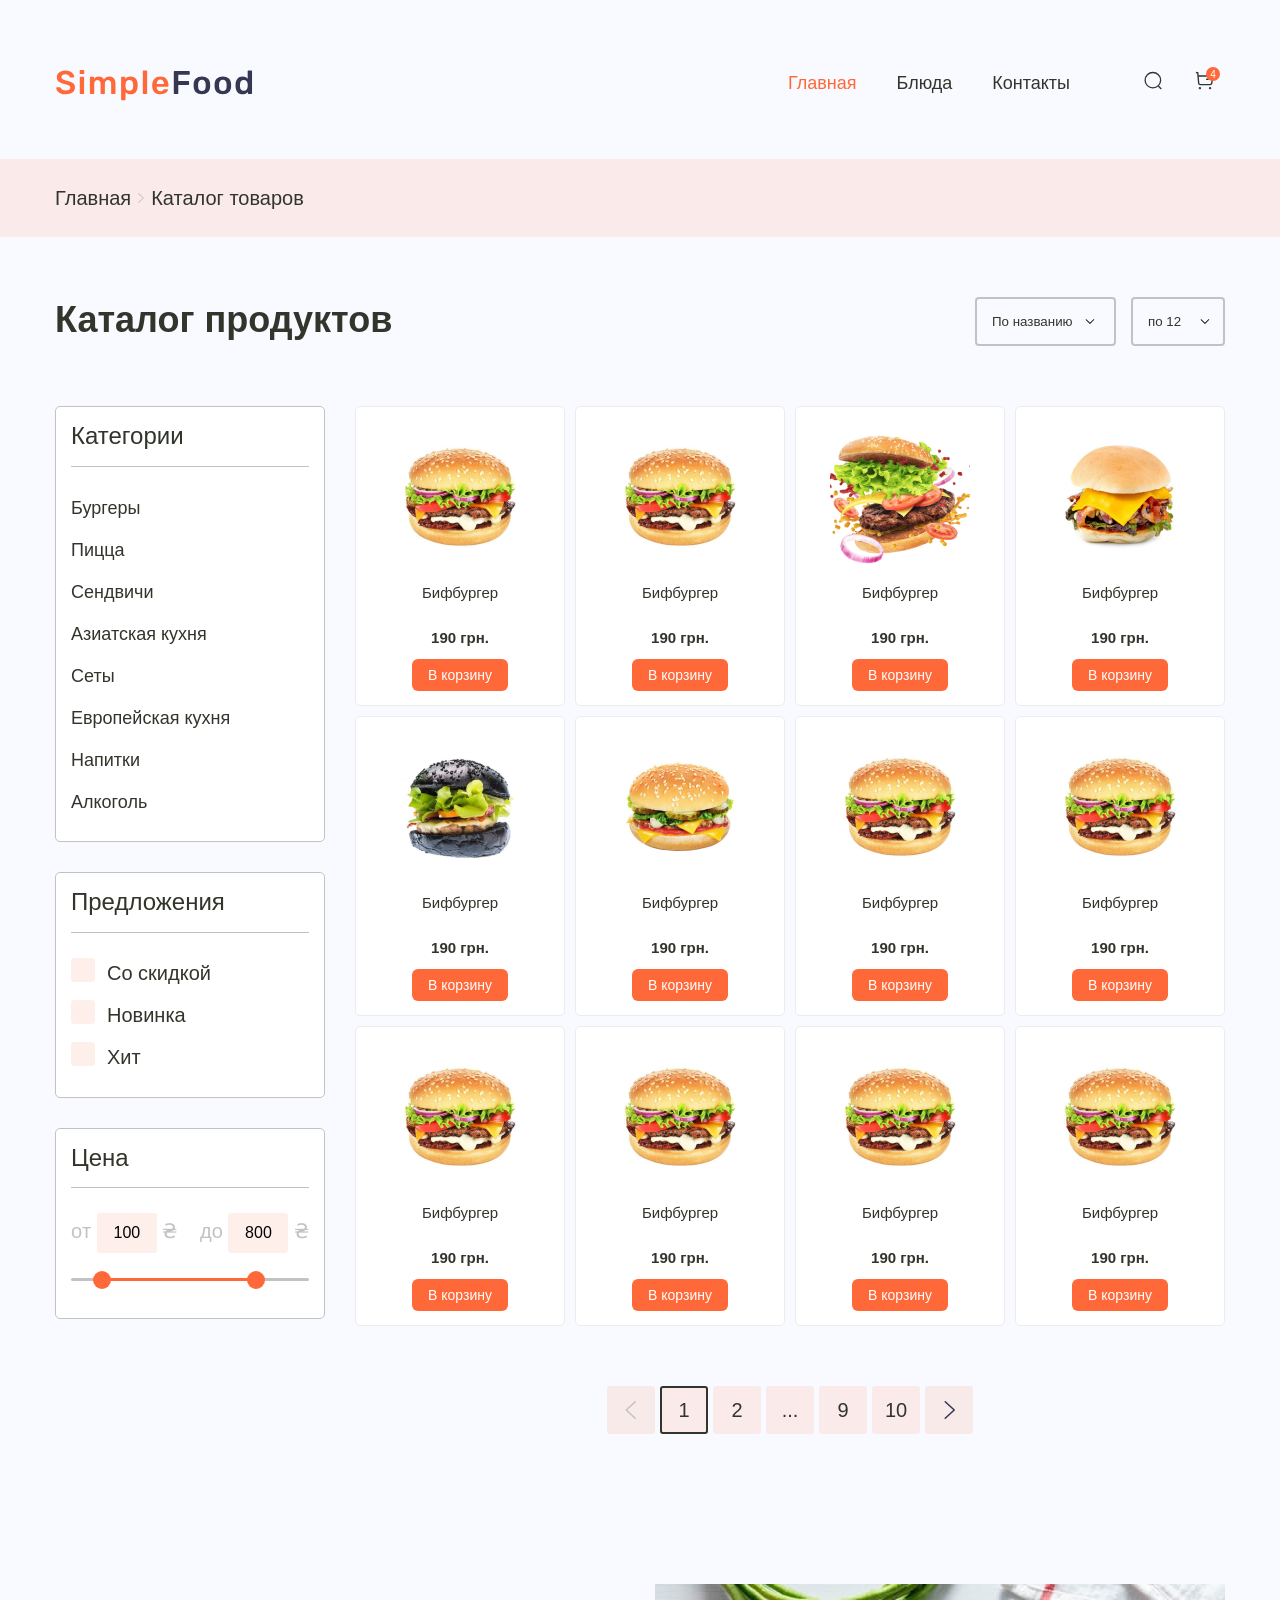
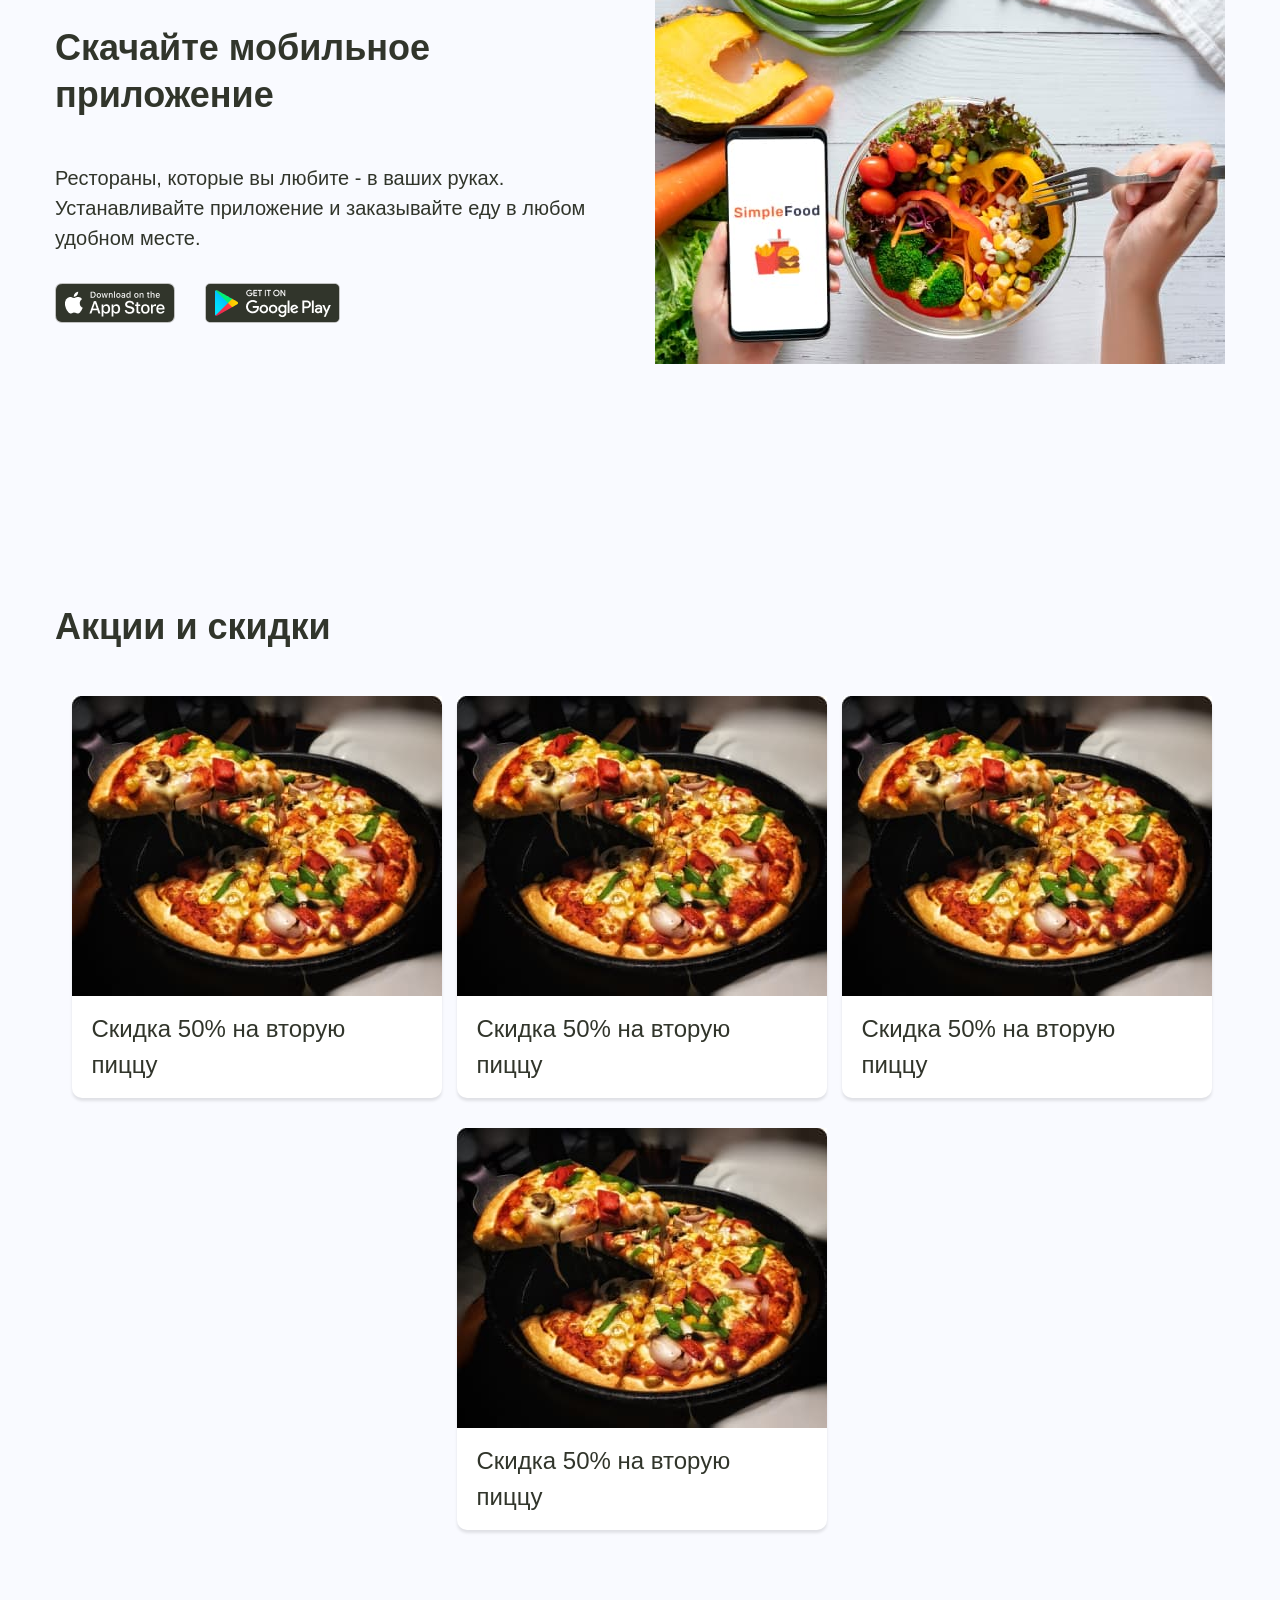
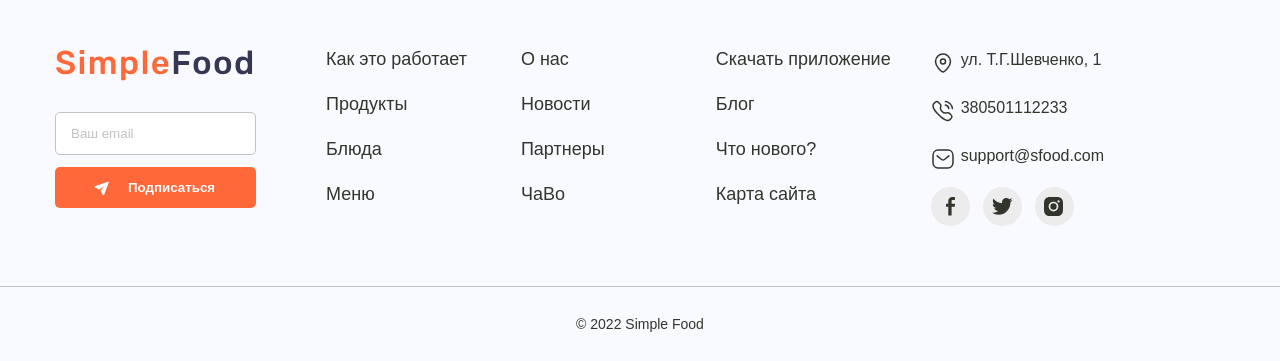
==== catalog.html @ 3d285b2f "finished" ====
<!DOCTYPE html>
<html lang="ru">

<head>
	<meta charset="UTF-8">
	<meta http-equiv="X-UA-Compatible" content="IE=edge">
	<meta name="viewport" content="width=device-width, initial-scale=1.0">
	<title>Сервис доставки еды Simple Food | Главная страница</title>
	<link rel="icon" href="images/icons/favicon.svg">
	<link rel="stylesheet" href="css/style.min.css">
</head>

<body>

<header class="header">
	<div class="container">
		<div class="header__wrapper">
			<nav class="header__nav">
				<a class="logo" href="#">
					<img class="logo__img header__img" src="images/icons/logo.svg" alt="Логотип Simple Food">
				</a>
				<ul class="header__list">
					<li class="header__item">
						<a class="link current" href="#">
							Главная
						</a>
					</li>
					<li class="header__item">
						<a class="link" href="#">
							Блюда
						</a>
					</li>
					<li class="header__item">
						<a class="link" href="#">
							Контакты
						</a>
					</li>
				</ul>
			</nav>
			<ul class="user-nav">
				<li class="user-nav__item">
					<button class="user-nav__btn">
						<svg class="user-nav__svg">
							<use xlink:href="images/sprite.svg#search"></use>
						</svg>

						<span class="sr-only">Кнопка поиска продукта</span>
					</button>
				</li>
				<li class="user-nav__item">
					<button class="user-nav__btn user-nav__btn--cart">
						<svg class="user-nav__svg">
							<use xlink:href="images/sprite.svg#cart"></use>
						</svg>
						<span class="user-nav__num">
							4
						</span>
						<span class="sr-only">Кнопка корзины</span>
					</button>
				</li>
			</ul>
			<button class="burger">
				<span class="burger__item"></span>
			</button>
			<button class="burger--filter">
				<span class="burger__item"></span>
			</button>
			<div class="mobile-menu">
				<div class="mobile-menu__wrapper">
					<a class="logo mobile-menu__logo" href="#">
						<img class="logo__img" src="images/icons/logo.svg" alt="Логотип Simple Food" width="200" height="39">
					</a>
					<button class="mobile-menu__burger">
					</button>
				</div>
				<div class="mobile-menu__content">
					<nav class="mobile-nav mobile-menu__nav">
						<ul class="mobile-nav__list">
							<li class="mobile-nav__item">
								<a class="link mobile-nav__link current" href="#">
									Главная
								</a>
							</li>
							<li class="mobile-nav__item">
								<a class="link mobile-nav__link" href="#">
									Блюда
								</a>
							</li>
							<li class="mobile-nav__item">
								<a class="link mobile-nav__link" href="#">
									Контакты
								</a>
							</li>
						</ul>
					</nav>
					<address class="mobile-address mobile-menu__address">
						<ul class="address__list">
							<li class="address__item mobile-address__item">
								<a href="#" class="address__link mobile-address__link address__link--location">
									ул. Т.Г.Шевченко, 1
								</a>
							</li>
							<li class="address__item mobile-address__item">
								<a href="tel:+380501112233" class="address__link mobile-address__link address__link--tel">
									380501112233
								</a>
							</li>
							<li class="address__item mobile-address__item">
								<a href="mailto:support@sfood.com"
									class="address__link mobile-address__link address__link--email">
									support@sfood.com
								</a>
							</li>
						</ul>
						<ul class="social mobile-address__social">
							<li class="social__item">
								<a class="social__link" href="#">
									<svg class="social__svg" width="9" height="21">
										<use xlink:href="images/sprite.svg#facebook"></use>
									</svg>
									<span class="sr-only">Перейти в Facebook</span>
								</a>
							</li>
							<li class="social__item">
								<a class="social__link" href="#">
									<svg class="social__svg" width="21" height="17">
										<use xlink:href="images/sprite.svg#twitter"></use>
									</svg>
									<span class="sr-only">Перейти в Twitter</span>
								</a>
							</li>
							<li class="social__item">
								<a class="social__link" href="#">
									<svg class="social__svg" width="19.5" height="19.5">
										<use xlink:href="images/sprite.svg#instagram"></use>
									</svg>
									<span class="sr-only">Перейти в Instagram</span>
								</a>
							</li>
						</ul>
				</div>
				</address>
			</div>
		</div>
	</div>
</header>

<main class="main">
	<h1 class="sr-only">Сервис доставки еды Simple Food</h1>
	<div class="breadcrumbs">
		<div class="container">
			<ul class="breadcrumbs__list">
				<li class="breadcrumbs__item">
					<a class="breadcrumbs__link" href="/index.html">Главная</a>
				</li>
				<li class="breadcrumbs__item">
					<a class="breadcrumbs__link" href="#">
						Каталог товаров
					</a>
				</li>
			</ul>
		</div>
	</div>
	<section class="top">
	<div class="container">
		<div class="top__wrapper">
			<h2 class="top__title title">Каталог продуктов</h2>
			<form class="top__form" action="#">
				<ul class="top__list">
					<button class="top__btn" type="button"></button>
					<li class="top__item">
						<select class="top__select" name="top__select-1">
							<option class="top__option" value="name">По названию</option>
							<option class="top__option" value="1">По названию</option>
							<option class="top__option" value="2">По названию</option>
							<option class="top__option" value="3">По названию</option>
						</select>
					</li>
					<li class="top__item">
						<select class="top__select" name="top__select-2">
							<option class="top__option" value="12">по 12</option>
							<option class="top__option" value="15">по 15</option>
							<option class="top__option" value="5">по 5</option>
							<option class="top__option" value="3">по 3</option>
						</select>
					</li>
				</ul>
			</form>
		</div>
	</div>
</section>

	<section class="shop">
	<div class="container">
		<div class="shop__wrapper">
			<ul class="shop__filter">
				<li class="category">
					<h3 class="shop__title">Категории</h3>
					<ul class="shop__list">
						<li class="shop__item">
							<a class="link" href="#">Бургеры</a>
						</li>
						<li class="shop__item">
							<a class="link" href="#">Пицца</a>
						</li>
						<li class="shop__item">
							<a class="link" href="#">Сендвичи</a>
						</li>
						<li class="shop__item">
							<a class="link" href="#">Азиатская кухня</a>
						</li>
						<li class="shop__item">
							<a class="link" href="#">Сеты</a>
						</li>
						<li class="shop__item">
							<a class="link" href="#">Европейская кухня</a>
						</li>
						<li class="shop__item">
							<a class="link" href="#">Напитки</a>
						</li>
						<li class="shop__item">
							<a class="link" href="#">Алкоголь</a>
						</li>
					</ul>
				</li>
				<li class="shop-offer category">
					<h3 class="shop__title">Предложения</h3>
					<form class="shop-offer__form" action="#">
						<label class="shop-offer__label shop__item">
							<div class="shop-offer__box">
								<input class="shop-offer__input" type="checkbox">
								<span class="shop-offer__checkbox"></span>
							</div>
							<span class="shop-offer__text">Со скидкой</span>
						</label>
						<label class="shop-offer__label shop__item">
							<div class="shop-offer__box">
								<input class="shop-offer__input" type="checkbox">
								<span class="shop-offer__checkbox"></span>
							</div>
							<span class="shop-offer__text">Новинка</span>
						</label>
						<label class="shop-offer__label shop__item">
							<div class="shop-offer__box">
								<input class="shop-offer__input" type="checkbox">
								<span class="shop-offer__checkbox"></span>
							</div>
							<span class="shop-offer__text">Хит</span>
						</label>
					</form>
				</li>
				<li class="shop-price category">
					<h3 class="shop__title">Цена</h3>
					<div class="shop-price__wrapper">
						<label class="shop-price__label">
							Oт
							<input class="shop-price__input-from shop-price__input" type="text">
							₴
						</label>
						<label class="shop-price__label">
							До
							<input class="shop-price__input-to shop-price__input" type="text">
							₴
						</label>
					</div>
					<form class="shop-price__form" action="#">
						<input class="shop-price__range" type="text" data-min="0" data-max="1000" data-from="100"
							data-to="800">
					</form>
				</li>
			</ul>
			<div class="shop-content">
				<ul class="shop-content__list">
					<li class="shop-content__item">
						<article class="product-card">
							<a class="product-card__link" href="#">
								<img class="product-card__img" width="140" height="140" src="images/famous/slider-1.png"
									alt="бургер Бифбургер">
							</a>
							<div class="product-card__wrapper">
								<h3 class="product-card__title">Бифбургер</h3>
								<div class="product-car__inner">
									<span class="product-card__price">
										190
										<span class="currency">грн.</span>
									</span>
									<button class="button product-card__btn" type="button">В корзину</button>
								</div>
							</div>
						</article>
					</li>
					<li class="shop-content__item">
						<article class="product-card">
							<a class="product-card__link" href="#">
								<img class="product-card__img" width="140" height="140" src="images/famous/slider-1.png"
									alt="бургер Бифбургер">
							</a>
							<div class="product-card__wrapper">
								<h3 class="product-card__title">Бифбургер</h3>
								<div class="product-car__inner">
									<span class="product-card__price">
										190
										<span class="currency">грн.</span>
									</span>
									<button class="button product-card__btn" type="button">В корзину</button>
								</div>
							</div>
						</article>
					</li>
					<li class="shop-content__item">
						<article class="product-card">
							<a class="product-card__link" href="#">
								<img class="product-card__img" width="140" height="140" src="images/famous/slider-2.png"
									alt="бургер Бифбургер">
							</a>
							<div class="product-card__wrapper">
								<h3 class="product-card__title">Бифбургер</h3>
								<div class="product-car__inner">
									<span class="product-card__price">
										190
										<span class="currency">грн.</span>
									</span>
									<button class="button product-card__btn" type="button">В корзину</button>
								</div>
							</div>
						</article>
					</li>
					<li class="shop-content__item">
						<article class="product-card">
							<a class="product-card__link" href="#">
								<img class="product-card__img" width="140" height="140" src="images/famous/slider-3.png"
									alt="бургер Бифбургер">
							</a>
							<div class="product-card__wrapper">
								<h3 class="product-card__title">Бифбургер</h3>
								<div class="product-car__inner">
									<span class="product-card__price">
										190
										<span class="currency">грн.</span>
									</span>
									<button class="button product-card__btn" type="button">В корзину</button>
								</div>
							</div>
						</article>
					</li>
					<li class="shop-content__item">
						<article class="product-card">
							<a class="product-card__link" href="#">
								<img class="product-card__img" width="140" height="140" src="images/famous/slider-4.png"
									alt="бургер Бифбургер">
							</a>
							<div class="product-card__wrapper">
								<h3 class="product-card__title">Бифбургер</h3>
								<div class="product-car__inner">
									<span class="product-card__price">
										190
										<span class="currency">грн.</span>
									</span>
									<button class="button product-card__btn" type="button">В корзину</button>
								</div>
							</div>
						</article>
					</li>
					<li class="shop-content__item">
						<article class="product-card">
							<a class="product-card__link" href="#">
								<img class="product-card__img" width="140" height="140" src="images/famous/slider-5.png"
									alt="бургер Бифбургер">
							</a>
							<div class="product-card__wrapper">
								<h3 class="product-card__title">Бифбургер</h3>
								<div class="product-car__inner">
									<span class="product-card__price">
										190
										<span class="currency">грн.</span>
									</span>
									<button class="button product-card__btn" type="button">В корзину</button>
								</div>
							</div>
						</article>
					</li>
					<li class="shop-content__item">
						<article class="product-card">
							<a class="product-card__link" href="#">
								<img class="product-card__img" width="140" height="140" src="images/famous/slider-1.png"
									alt="бургер Бифбургер">
							</a>
							<div class="product-card__wrapper">
								<h3 class="product-card__title">Бифбургер</h3>
								<div class="product-car__inner">
									<span class="product-card__price">
										190
										<span class="currency">грн.</span>
									</span>
									<button class="button product-card__btn" type="button">В корзину</button>
								</div>
							</div>
						</article>
					</li>
					<li class="shop-content__item">
						<article class="product-card">
							<a class="product-card__link" href="#">
								<img class="product-card__img" width="140" height="140" src="images/famous/slider-1.png"
									alt="бургер Бифбургер">
							</a>
							<div class="product-card__wrapper">
								<h3 class="product-card__title">Бифбургер</h3>
								<div class="product-car__inner">
									<span class="product-card__price">
										190
										<span class="currency">грн.</span>
									</span>
									<button class="button product-card__btn" type="button">В корзину</button>
								</div>
							</div>
						</article>
					</li>
					<li class="shop-content__item">
						<article class="product-card">
							<a class="product-card__link" href="#">
								<img class="product-card__img" width="140" height="140" src="images/famous/slider-1.png"
									alt="бургер Бифбургер">
							</a>
							<div class="product-card__wrapper">
								<h3 class="product-card__title">Бифбургер</h3>
								<div class="product-car__inner">
									<span class="product-card__price">
										190
										<span class="currency">грн.</span>
									</span>
									<button class="button product-card__btn" type="button">В корзину</button>
								</div>
							</div>
						</article>
					</li>
					<li class="shop-content__item">
						<article class="product-card">
							<a class="product-card__link" href="#">
								<img class="product-card__img" width="140" height="140" src="images/famous/slider-1.png"
									alt="бургер Бифбургер">
							</a>
							<div class="product-card__wrapper">
								<h3 class="product-card__title">Бифбургер</h3>
								<div class="product-car__inner">
									<span class="product-card__price">
										190
										<span class="currency">грн.</span>
									</span>
									<button class="button product-card__btn" type="button">В корзину</button>
								</div>
							</div>
						</article>
					</li>
					<li class="shop-content__item">
						<article class="product-card">
							<a class="product-card__link" href="#">
								<img class="product-card__img" width="140" height="140" src="images/famous/slider-1.png"
									alt="бургер Бифбургер">
							</a>
							<div class="product-card__wrapper">
								<h3 class="product-card__title">Бифбургер</h3>
								<div class="product-car__inner">
									<span class="product-card__price">
										190
										<span class="currency">грн.</span>
									</span>
									<button class="button product-card__btn" type="button">В корзину</button>
								</div>
							</div>
						</article>
					</li>
					<li class="shop-content__item">
						<article class="product-card">
							<a class="product-card__link" href="#">
								<img class="product-card__img" width="140" height="140" src="images/famous/slider-1.png"
									alt="бургер Бифбургер">
							</a>
							<div class="product-card__wrapper">
								<h3 class="product-card__title">Бифбургер</h3>
								<div class="product-car__inner">
									<span class="product-card__price">
										190
										<span class="currency">грн.</span>
									</span>
									<button class="button product-card__btn" type="button">В корзину</button>
								</div>
							</div>
						</article>
					</li>
				</ul>
				<ul class="pagination">
					<li class="pagination__item">
						<a class="pagination__link pagination__arrow pagination__arrow--right
						pagination__arrow--active" href="#"></a>
					</li>
					<li class="pagination__item">
						<a class="pagination__link active" href="#">1</a>
					</li>
					<li class="pagination__item">
						<a class="pagination__link" href="#">2</a>
					</li>
					<li class="pagination__item">
						<span class="pagination__link pagination__etc">...</span>
					</li>
					<li class="pagination__item">
						<a class="pagination__link" href="#">9</a>
					</li>
					<li class="pagination__item">
						<a class="pagination__link" href="#">10<a>
					</li>
					<li class="pagination__item">
						<a class="pagination__link pagination__arrow pagination__arrow-right" href="#"></a>
					</li>
				</ul>
			</div>
		</div>
	</div>
</section>

	<section class="promo section">
	<div class="container">
		<div class="promo__wrapper">
			<div class="promo__content">
				<h2 class="title promo__title">Скачайте мобильное приложение</h2>
				<p class="promo__text">
					Рестораны, которые вы любите - в ваших руках. Устанавливайте приложение и заказывайте еду в любом удобном
					месте.
				</p>
				<div class="promo__inner">
					<a class="promo__link" href="#" style="background-image: url('images/appstore.png'); width: 120px;">
						<span class="sr-only">Скачать из AppStore</span>
					</a>
					<a class="promo__link" href="#" style="background-image: url('images/googleplay.png'); width: 135px;">
						<span class="sr-only">Cкачать из GooglePlay</span>
					</a>
				</div>
			</div>
			<img class="promo__img" src="images/app.jpg" alt="Фото праложения Simple Food" width="570" height="380">
		</div>
	</div>
</section>

	<section class="discard section">
	<div class="container">
		<h2 class="discard__title title">Акции и скидки</h2>
		<ul class="discard__list">
			<li class="discard__item">
				<article class="discard-card">
					<a class="discard__link" href="#">
						<img class="discard__img" src="images/restaurant/photo-1.jpg" alt="Фото пицци">
						<p class="discard__text">Скидка 50% на вторую пиццу</p>
					</a>
				</article>
			</li>
			<li class="discard__item">
				<article class="discard-card">
					<a class="discard__link" href="#">
						<img class="discard__img" src="images/restaurant/photo-1.jpg" alt="Фото пицци">
						<p class="discard__text">Скидка 50% на вторую пиццу</p>
					</a>
				</article>
			</li>
			<li class="discard__item">
				<article class="discard-card">
					<a class="discard__link" href="#">
						<img class="discard__img" src="images/restaurant/photo-1.jpg" alt="Фото пицци">
						<p class="discard__text">Скидка 50% на вторую пиццу</p>
					</a>
				</article>
			</li>
			<li class="discard__item">
				<article class="discard-card">
					<a class="discard__link" href="#">
						<img class="discard__img" src="images/restaurant/photo-1.jpg" alt="Фото пицци">
						<p class="discard__text">Скидка 50% на вторую пиццу</p>
					</a>
				</article>
			</li>

		</ul>
	</div>
</section>

</main>

<footer class="footer">
	<div class="container">
		<div class="footer__content">
			<div class="footer__wrapper">
				<a class="logo" href="#">
					<img class="logo__img" src="images/icons/logo.svg" alt="Логотип Simple Food" width="200" height="39">
				</a>
				<form class="footer__form">
					<label>
						<input class="footer__input" type="email" required name="footer__label" placeholder="Ваш email">
					</label>
					<button class="footer__button" type="submit">
						<svg class="footer__svg">
							<use xlink:href="images/sprite.svg#footer-btn"></use>
						</svg>
						Подписаться
					</button>
				</form>
			</div>
			<ul class="footer__list">
				<li class="footer__list-item">
					<a class="footer__list-link link" href="#">Как это работает</a>
				</li>
				<li class="footer__list-item">
					<a class="footer__list-link link" href="#">Продукты</a>
				</li>
				<li class="footer__list-item">
					<a class="footer__list-link link" href="#">Блюда</a>
				</li>
				<li class="footer__list-item">
					<a class="footer__list-link link" href="#">Меню</a>
				</li>
				<li class="footer__list-item">
					<a class="footer__list-link link" href="#">О нас</a>
				</li>
				<li class="footer__list-item">
					<a class="footer__list-link link" href="#">Новости</a>
				</li>
				<li class="footer__list-item">
					<a class="footer__list-link link" href="#">Партнеры</a>
				</li>
				<li class="footer__list-item">
					<a class="footer__list-link link" href="#">ЧаВо</a>
				</li>
				<li class="footer__list-item">
					<a class="footer__list-link link" href="#">Скачать приложение</a>
				</li>
				<li class="footer__list-item">
					<a class="footer__list-link link" href="#">Блог</a>
				</li>
				<li class="footer__list-item">
					<a class="footer__list-link link" href="#">Что нового?</a>
				</li>
				<li class="footer__list-item">
					<a class="footer__list-link link" href="#">Карта сайта
					</a>
				</li>
			</ul>
			<address class="address">
				<ul class="address__list">
					<li class="address__item">
						<a href="#" class="address__link address__link--location">
							ул. Т.Г.Шевченко, 1
						</a>
					</li>
					<li class="address__item">
						<a href="tel:+380501112233" class="address__link address__link--tel">
							380501112233
						</a>
					</li>
					<li class="address__item">
						<a href="mailto:support@sfood.com" class="address__link address__link--email">
							support@sfood.com
						</a>
					</li>
				</ul>
				<ul class="social">
					<li class="social__item">
						<a class="social__link" href="#">
							<svg class="social__svg" width="9" height="21">
								<use xlink:href="images/sprite.svg#facebook"></use>
							</svg>
							<span class="sr-only">Перейти в Facebook</span>
						</a>
					</li>
					<li class="social__item">
						<a class="social__link" href="#">
							<svg class="social__svg" width="21" height="17">
								<use xlink:href="images/sprite.svg#twitter"></use>
							</svg>
							<span class="sr-only">Перейти в Twitter</span>
						</a>
					</li>
					<li class="social__item">
						<a class="social__link" href="#">
							<svg class="social__svg" width="19.5" height="19.5">
								<use xlink:href="images/sprite.svg#instagram"></use>
							</svg>
							<span class="sr-only">Перейти в Instagram</span>
						</a>
					</li>
				</ul>
			</address>
		</div>
		<div class="footer__bottom">
			© 2022 Simple Food
		</div>
	</div>
</footer>

<script src="js/main.min.js">
</script>
</body>

</html>
---- css/style.min.css ----
@font-face{font-family:"Rubik";font-weight:400;font-style:normal;src:url("../fonts/Rubik-Regular.woff2") format("woff2"),url("../fonts/Rubik-Regular.woff") format("woff");font-display:swap}@font-face{font-family:"Rubik";font-weight:600;font-style:normal;src:url("../fonts/Rubik-Medium.woff2") format("woff2"),url("../fonts/Rubik-Medium.woff") format("woff");font-display:swap}html{-webkit-box-sizing:border-box;box-sizing:border-box;font-size:10px}body,html{height:100%}*,*:before,*:after{-webkit-box-sizing:inherit;box-sizing:inherit}ul,ol{padding:0;list-style:none}body,h1,h2,h3,h4,h5,h6,p,ul,ol,li,figure,figcaption,blockquote{margin:0;font-weight:inherit;cursor:default}img{max-width:100%;display:block}input,button,textarea,select{font-family:inherit;border:none;outline:rgba(0,0,0,0);padding:0}a{text-decoration:none;color:inherit}button{background-color:rgba(0,0,0,0);color:inherit;cursor:pointer}.carousel{position:relative;-webkit-box-sizing:border-box;box-sizing:border-box}.carousel *,.carousel *:before,.carousel *:after{-webkit-box-sizing:inherit;box-sizing:inherit}.carousel.is-draggable{cursor:move;cursor:-webkit-grab;cursor:grab}.carousel.is-dragging{cursor:move;cursor:-webkit-grabbing;cursor:grabbing}.carousel__viewport{position:relative;overflow:hidden;max-width:100%;max-height:100%}.carousel__track{display:-webkit-box;display:-ms-flexbox;display:flex}.carousel__slide{-webkit-box-flex:0;-ms-flex:0 0 auto;flex:0 0 auto;width:var(--carousel-slide-width, 60%);max-width:100%;padding:1rem;position:relative;overflow-x:hidden;overflow-y:auto;-ms-scroll-chaining:none;overscroll-behavior:contain}.has-dots{margin-bottom:calc(.5rem + 22px)}.carousel__dots{margin:0 auto;padding:0;position:absolute;top:calc(100% + .5rem);left:0;right:0;display:-webkit-box;display:-ms-flexbox;display:flex;-webkit-box-pack:center;-ms-flex-pack:center;justify-content:center;list-style:none;-webkit-user-select:none;-moz-user-select:none;-ms-user-select:none;user-select:none}.carousel__dots .carousel__dot{margin:0;padding:0;display:block;position:relative;width:22px;height:22px;cursor:pointer}.carousel__dots .carousel__dot:after{content:"";width:8px;height:8px;border-radius:50%;position:absolute;top:50%;left:50%;-webkit-transform:translate(-50%, -50%);-ms-transform:translate(-50%, -50%);transform:translate(-50%, -50%);background-color:currentColor;opacity:.25;-webkit-transition:opacity .15s ease-in-out;-o-transition:opacity .15s ease-in-out;transition:opacity .15s ease-in-out}.carousel__dots .carousel__dot.is-selected:after{opacity:1}.carousel__button{width:var(--carousel-button-width, 48px);height:var(--carousel-button-height, 48px);padding:0;border:0;display:-webkit-box;display:-ms-flexbox;display:flex;-webkit-box-pack:center;-ms-flex-pack:center;justify-content:center;-webkit-box-align:center;-ms-flex-align:center;align-items:center;pointer-events:all;cursor:pointer;color:var(--carousel-button-color, currentColor);background:var(--carousel-button-bg, transparent);border-radius:var(--carousel-button-border-radius, 50%);-webkit-box-shadow:var(--carousel-button-shadow, none);box-shadow:var(--carousel-button-shadow, none);-webkit-transition:opacity .15s ease;-o-transition:opacity .15s ease;transition:opacity .15s ease}.carousel__button.is-prev,.carousel__button.is-next{position:absolute;top:50%;-webkit-transform:translateY(-50%);-ms-transform:translateY(-50%);transform:translateY(-50%)}.carousel__button.is-prev{left:10px}.carousel__button.is-next{right:10px}.carousel__button[disabled]{cursor:default;opacity:.3}.carousel__button svg{width:var(--carousel-button-svg-width, 50%);height:var(--carousel-button-svg-height, 50%);fill:none;stroke:currentColor;stroke-width:var(--carousel-button-svg-stroke-width, 1.5);stroke-linejoin:bevel;stroke-linecap:round;-webkit-filter:var(--carousel-button-svg-filter, none);filter:var(--carousel-button-svg-filter, none);pointer-events:none}html.with-fancybox{scroll-behavior:auto}body.compensate-for-scrollbar{overflow:hidden !important;-ms-touch-action:none;touch-action:none}.fancybox__container{position:fixed;top:0;left:0;bottom:0;right:0;direction:ltr;margin:0;padding:env(safe-area-inset-top, 0px) env(safe-area-inset-right, 0px) env(safe-area-inset-bottom, 0px) env(safe-area-inset-left, 0px);-webkit-box-sizing:border-box;box-sizing:border-box;display:-webkit-box;display:-ms-flexbox;display:flex;-webkit-box-orient:vertical;-webkit-box-direction:normal;-ms-flex-direction:column;flex-direction:column;color:var(--fancybox-color, #fff);-webkit-tap-highlight-color:rgba(0, 0, 0, 0);overflow:hidden;z-index:1050;outline:none;-webkit-transform-origin:top left;-ms-transform-origin:top left;transform-origin:top left;--carousel-button-width: 48px;--carousel-button-height: 48px;--carousel-button-svg-width: 24px;--carousel-button-svg-height: 24px;--carousel-button-svg-stroke-width: 2.5;--carousel-button-svg-filter: drop-shadow(1px 1px 1px rgba(0, 0, 0, 0.4))}.fancybox__container *,.fancybox__container *::before,.fancybox__container *::after{-webkit-box-sizing:inherit;box-sizing:inherit}.fancybox__container :focus{outline:none}body:not(.is-using-mouse) .fancybox__container :focus{-webkit-box-shadow:0 0 0 1px #fff,0 0 0 2px var(--fancybox-accent-color, rgba(1, 210, 232, 0.94));box-shadow:0 0 0 1px #fff,0 0 0 2px var(--fancybox-accent-color, rgba(1, 210, 232, 0.94))}@media all and (min-width: 1024px){.fancybox__container{--carousel-button-width:48px;--carousel-button-height:48px;--carousel-button-svg-width:27px;--carousel-button-svg-height:27px}}.fancybox__backdrop{position:absolute;top:0;right:0;bottom:0;left:0;z-index:-1;background:var(--fancybox-bg, rgba(24, 24, 27, 0.92))}.fancybox__carousel{position:relative;-webkit-box-flex:1;-ms-flex:1 1 auto;flex:1 1 auto;min-height:0;height:100%;z-index:10}.fancybox__carousel.has-dots{margin-bottom:calc(.5rem + 22px)}.fancybox__viewport{position:relative;width:100%;height:100%;overflow:visible;cursor:default}.fancybox__track{display:-webkit-box;display:-ms-flexbox;display:flex;height:100%}.fancybox__slide{-webkit-box-flex:0;-ms-flex:0 0 auto;flex:0 0 auto;width:100%;max-width:100%;margin:0;padding:48px 8px 8px 8px;position:relative;-ms-scroll-chaining:none;overscroll-behavior:contain;display:-webkit-box;display:-ms-flexbox;display:flex;-webkit-box-orient:vertical;-webkit-box-direction:normal;-ms-flex-direction:column;flex-direction:column;outline:0;overflow:auto;--carousel-button-width: 36px;--carousel-button-height: 36px;--carousel-button-svg-width: 22px;--carousel-button-svg-height: 22px}.fancybox__slide::before,.fancybox__slide::after{content:"";-webkit-box-flex:0;-ms-flex:0 0 0px;flex:0 0 0;margin:auto}@media all and (min-width: 1024px){.fancybox__slide{padding:64px 100px}}.fancybox__content{margin:0 env(safe-area-inset-right, 0px) 0 env(safe-area-inset-left, 0px);padding:36px;color:var(--fancybox-content-color, #374151);background:var(--fancybox-content-bg, #fff);position:relative;-ms-flex-item-align:center;-ms-grid-row-align:center;align-self:center;display:-webkit-box;display:-ms-flexbox;display:flex;-webkit-box-orient:vertical;-webkit-box-direction:normal;-ms-flex-direction:column;flex-direction:column;z-index:20}.fancybox__content :focus:not(.carousel__button.is-close){outline:thin dotted;-webkit-box-shadow:none;box-shadow:none}.fancybox__caption{-ms-flex-item-align:center;-ms-grid-row-align:center;align-self:center;max-width:100%;margin:0;padding:1rem 0 0 0;line-height:1.375;color:var(--fancybox-color, currentColor);visibility:visible;cursor:auto;-ms-flex-negative:0;flex-shrink:0;overflow-wrap:anywhere}.is-loading .fancybox__caption{visibility:hidden}.fancybox__container>.carousel__dots{top:100%;color:var(--fancybox-color, #fff)}.fancybox__nav .carousel__button{z-index:40}.fancybox__nav .carousel__button.is-next{right:8px}@media all and (min-width: 1024px){.fancybox__nav .carousel__button.is-next{right:40px}}.fancybox__nav .carousel__button.is-prev{left:8px}@media all and (min-width: 1024px){.fancybox__nav .carousel__button.is-prev{left:40px}}.carousel__button.is-close{position:absolute;top:8px;right:8px;top:calc(env(safe-area-inset-top, 0px) + 8px);right:calc(env(safe-area-inset-right, 0px) + 8px);z-index:40}@media all and (min-width: 1024px){.carousel__button.is-close{right:40px}}.fancybox__content>.carousel__button.is-close{position:absolute;top:-40px;right:0;color:var(--fancybox-color, #fff)}.fancybox__no-click,.fancybox__no-click button{pointer-events:none}.fancybox__spinner{position:absolute;top:50%;left:50%;-webkit-transform:translate(-50%, -50%);-ms-transform:translate(-50%, -50%);transform:translate(-50%, -50%);width:50px;height:50px;color:var(--fancybox-color, currentColor)}.fancybox__slide .fancybox__spinner{cursor:pointer;z-index:1053}.fancybox__spinner svg{-webkit-animation:fancybox-rotate 2s linear infinite;animation:fancybox-rotate 2s linear infinite;-webkit-transform-origin:center center;-ms-transform-origin:center center;transform-origin:center center;position:absolute;top:0;right:0;bottom:0;left:0;margin:auto;width:100%;height:100%}.fancybox__spinner svg circle{fill:none;stroke-width:2.75;stroke-miterlimit:10;stroke-dasharray:1,200;stroke-dashoffset:0;-webkit-animation:fancybox-dash 1.5s ease-in-out infinite;animation:fancybox-dash 1.5s ease-in-out infinite;stroke-linecap:round;stroke:currentColor}@-webkit-keyframes fancybox-rotate{100%{-webkit-transform:rotate(360deg);transform:rotate(360deg)}}@keyframes fancybox-rotate{100%{-webkit-transform:rotate(360deg);transform:rotate(360deg)}}@-webkit-keyframes fancybox-dash{0%{stroke-dasharray:1,200;stroke-dashoffset:0}50%{stroke-dasharray:89,200;stroke-dashoffset:-35px}100%{stroke-dasharray:89,200;stroke-dashoffset:-124px}}@keyframes fancybox-dash{0%{stroke-dasharray:1,200;stroke-dashoffset:0}50%{stroke-dasharray:89,200;stroke-dashoffset:-35px}100%{stroke-dasharray:89,200;stroke-dashoffset:-124px}}.fancybox__backdrop,.fancybox__caption,.fancybox__nav,.carousel__dots,.carousel__button.is-close{opacity:var(--fancybox-opacity, 1)}.fancybox__container.is-animated[aria-hidden=false] .fancybox__backdrop,.fancybox__container.is-animated[aria-hidden=false] .fancybox__caption,.fancybox__container.is-animated[aria-hidden=false] .fancybox__nav,.fancybox__container.is-animated[aria-hidden=false] .carousel__dots,.fancybox__container.is-animated[aria-hidden=false] .carousel__button.is-close{-webkit-animation:.15s ease backwards fancybox-fadeIn;animation:.15s ease backwards fancybox-fadeIn}.fancybox__container.is-animated.is-closing .fancybox__backdrop,.fancybox__container.is-animated.is-closing .fancybox__caption,.fancybox__container.is-animated.is-closing .fancybox__nav,.fancybox__container.is-animated.is-closing .carousel__dots,.fancybox__container.is-animated.is-closing .carousel__button.is-close{-webkit-animation:.15s ease both fancybox-fadeOut;animation:.15s ease both fancybox-fadeOut}.fancybox-fadeIn{-webkit-animation:.15s ease both fancybox-fadeIn;animation:.15s ease both fancybox-fadeIn}.fancybox-fadeOut{-webkit-animation:.1s ease both fancybox-fadeOut;animation:.1s ease both fancybox-fadeOut}.fancybox-zoomInUp{-webkit-animation:.2s ease both fancybox-zoomInUp;animation:.2s ease both fancybox-zoomInUp}.fancybox-zoomOutDown{-webkit-animation:.15s ease both fancybox-zoomOutDown;animation:.15s ease both fancybox-zoomOutDown}.fancybox-throwOutUp{-webkit-animation:.15s ease both fancybox-throwOutUp;animation:.15s ease both fancybox-throwOutUp}.fancybox-throwOutDown{-webkit-animation:.15s ease both fancybox-throwOutDown;animation:.15s ease both fancybox-throwOutDown}@-webkit-keyframes fancybox-fadeIn{from{opacity:0}to{opacity:1}}@keyframes fancybox-fadeIn{from{opacity:0}to{opacity:1}}@-webkit-keyframes fancybox-fadeOut{to{opacity:0}}@keyframes fancybox-fadeOut{to{opacity:0}}@-webkit-keyframes fancybox-zoomInUp{from{-webkit-transform:scale(0.97) translate3d(0, 16px, 0);transform:scale(0.97) translate3d(0, 16px, 0);opacity:0}to{-webkit-transform:scale(1) translate3d(0, 0, 0);transform:scale(1) translate3d(0, 0, 0);opacity:1}}@keyframes fancybox-zoomInUp{from{-webkit-transform:scale(0.97) translate3d(0, 16px, 0);transform:scale(0.97) translate3d(0, 16px, 0);opacity:0}to{-webkit-transform:scale(1) translate3d(0, 0, 0);transform:scale(1) translate3d(0, 0, 0);opacity:1}}@-webkit-keyframes fancybox-zoomOutDown{to{-webkit-transform:scale(0.97) translate3d(0, 16px, 0);transform:scale(0.97) translate3d(0, 16px, 0);opacity:0}}@keyframes fancybox-zoomOutDown{to{-webkit-transform:scale(0.97) translate3d(0, 16px, 0);transform:scale(0.97) translate3d(0, 16px, 0);opacity:0}}@-webkit-keyframes fancybox-throwOutUp{to{-webkit-transform:translate3d(0, -30%, 0);transform:translate3d(0, -30%, 0);opacity:0}}@keyframes fancybox-throwOutUp{to{-webkit-transform:translate3d(0, -30%, 0);transform:translate3d(0, -30%, 0);opacity:0}}@-webkit-keyframes fancybox-throwOutDown{to{-webkit-transform:translate3d(0, 30%, 0);transform:translate3d(0, 30%, 0);opacity:0}}@keyframes fancybox-throwOutDown{to{-webkit-transform:translate3d(0, 30%, 0);transform:translate3d(0, 30%, 0);opacity:0}}.fancybox__carousel .carousel__slide{scrollbar-width:thin;scrollbar-color:#ccc rgba(255, 255, 255, 0.1)}.fancybox__carousel .carousel__slide::-webkit-scrollbar{width:8px;height:8px}.fancybox__carousel .carousel__slide::-webkit-scrollbar-track{background-color:rgba(255, 255, 255, 0.1)}.fancybox__carousel .carousel__slide::-webkit-scrollbar-thumb{background-color:#ccc;border-radius:2px;-webkit-box-shadow:inset 0 0 4px rgba(0, 0, 0, 0.2);box-shadow:inset 0 0 4px rgba(0, 0, 0, 0.2)}.fancybox__carousel.is-draggable .fancybox__slide,.fancybox__carousel.is-draggable .fancybox__slide .fancybox__content{cursor:move;cursor:-webkit-grab;cursor:grab}.fancybox__carousel.is-dragging .fancybox__slide,.fancybox__carousel.is-dragging .fancybox__slide .fancybox__content{cursor:move;cursor:-webkit-grabbing;cursor:grabbing}.fancybox__carousel .fancybox__slide .fancybox__content{cursor:auto}.fancybox__carousel .fancybox__slide.can-zoom_in .fancybox__content{cursor:-webkit-zoom-in;cursor:zoom-in}.fancybox__carousel .fancybox__slide.can-zoom_out .fancybox__content{cursor:-webkit-zoom-out;cursor:zoom-out}.fancybox__carousel .fancybox__slide.is-draggable .fancybox__content{cursor:move;cursor:-webkit-grab;cursor:grab}.fancybox__carousel .fancybox__slide.is-dragging .fancybox__content{cursor:move;cursor:-webkit-grabbing;cursor:grabbing}.fancybox__image{-webkit-transform-origin:0 0;-ms-transform-origin:0 0;transform-origin:0 0;-webkit-user-select:none;-moz-user-select:none;-ms-user-select:none;user-select:none;-webkit-transition:none;-o-transition:none;transition:none}.has-image .fancybox__content{padding:0;background:rgba(0, 0, 0, 0);min-height:1px}.is-closing .has-image .fancybox__content{overflow:visible}.has-image[data-image-fit=contain]{overflow:visible;-ms-touch-action:none;touch-action:none}.has-image[data-image-fit=contain] .fancybox__content{-webkit-box-orient:horizontal;-webkit-box-direction:normal;-ms-flex-direction:row;flex-direction:row;-ms-flex-wrap:wrap;flex-wrap:wrap}.has-image[data-image-fit=contain] .fancybox__image{max-width:100%;max-height:100%;-o-object-fit:contain;object-fit:contain}.has-image[data-image-fit=contain-w]{overflow-x:hidden;overflow-y:auto}.has-image[data-image-fit=contain-w] .fancybox__content{min-height:auto}.has-image[data-image-fit=contain-w] .fancybox__image{max-width:100%;height:auto}.has-image[data-image-fit=cover]{overflow:visible;-ms-touch-action:none;touch-action:none}.has-image[data-image-fit=cover] .fancybox__content{width:100%;height:100%}.has-image[data-image-fit=cover] .fancybox__image{width:100%;height:100%;-o-object-fit:cover;object-fit:cover}.fancybox__carousel .fancybox__slide.has-iframe .fancybox__content,.fancybox__carousel .fancybox__slide.has-map .fancybox__content,.fancybox__carousel .fancybox__slide.has-pdf .fancybox__content,.fancybox__carousel .fancybox__slide.has-video .fancybox__content,.fancybox__carousel .fancybox__slide.has-html5video .fancybox__content{max-width:100%;-ms-flex-negative:1;flex-shrink:1;min-height:1px;overflow:visible}.fancybox__carousel .fancybox__slide.has-iframe .fancybox__content,.fancybox__carousel .fancybox__slide.has-map .fancybox__content,.fancybox__carousel .fancybox__slide.has-pdf .fancybox__content{width:100%;height:80%}.fancybox__carousel .fancybox__slide.has-video .fancybox__content,.fancybox__carousel .fancybox__slide.has-html5video .fancybox__content{width:960px;height:540px;max-width:100%;max-height:100%}.fancybox__carousel .fancybox__slide.has-map .fancybox__content,.fancybox__carousel .fancybox__slide.has-pdf .fancybox__content,.fancybox__carousel .fancybox__slide.has-video .fancybox__content,.fancybox__carousel .fancybox__slide.has-html5video .fancybox__content{padding:0;background:rgba(24, 24, 27, 0.9);color:#fff}.fancybox__carousel .fancybox__slide.has-map .fancybox__content{background:#e5e3df}.fancybox__html5video,.fancybox__iframe{border:0;display:block;height:100%;width:100%;background:rgba(0, 0, 0, 0)}.fancybox-placeholder{position:absolute;width:1px;height:1px;padding:0;margin:-1px;overflow:hidden;clip:rect(0, 0, 0, 0);white-space:nowrap;border-width:0}.fancybox__thumbs{-webkit-box-flex:0;-ms-flex:0 0 auto;flex:0 0 auto;position:relative;padding:0px 3px;opacity:var(--fancybox-opacity, 1)}.fancybox__container.is-animated[aria-hidden=false] .fancybox__thumbs{-webkit-animation:.15s ease-in backwards fancybox-fadeIn;animation:.15s ease-in backwards fancybox-fadeIn}.fancybox__container.is-animated.is-closing .fancybox__thumbs{opacity:0}.fancybox__thumbs .carousel__slide{-webkit-box-flex:0;-ms-flex:0 0 auto;flex:0 0 auto;width:var(--fancybox-thumbs-width, 96px);margin:0;padding:8px 3px;-webkit-box-sizing:content-box;box-sizing:content-box;display:-webkit-box;display:-ms-flexbox;display:flex;-webkit-box-align:center;-ms-flex-align:center;align-items:center;-webkit-box-pack:center;-ms-flex-pack:center;justify-content:center;overflow:visible;cursor:pointer}.fancybox__thumbs .carousel__slide .fancybox__thumb::after{content:"";position:absolute;top:0;left:0;right:0;bottom:0;border-width:5px;border-style:solid;border-color:var(--fancybox-accent-color, rgba(34, 213, 233, 0.96));opacity:0;-webkit-transition:opacity .15s ease;-o-transition:opacity .15s ease;transition:opacity .15s ease;border-radius:var(--fancybox-thumbs-border-radius, 4px)}.fancybox__thumbs .carousel__slide.is-nav-selected .fancybox__thumb::after{opacity:.92}.fancybox__thumbs .carousel__slide>*{pointer-events:none;-webkit-user-select:none;-moz-user-select:none;-ms-user-select:none;user-select:none}.fancybox__thumb{position:relative;width:100%;padding-top:calc(100%/(var(--fancybox-thumbs-ratio, 1.5)));background-size:cover;background-position:center center;background-color:rgba(255, 255, 255, 0.1);background-repeat:no-repeat;border-radius:var(--fancybox-thumbs-border-radius, 4px)}.fancybox__toolbar{position:absolute;top:0;right:0;left:0;z-index:20;background:-webkit-gradient(linear, left bottom, left top, from(hsla(0deg, 0%, 0%, 0)), color-stop(8.1%, hsla(0deg, 0%, 0%, 0.006)), color-stop(15.5%, hsla(0deg, 0%, 0%, 0.021)), color-stop(22.5%, hsla(0deg, 0%, 0%, 0.046)), color-stop(29%, hsla(0deg, 0%, 0%, 0.077)), color-stop(35.3%, hsla(0deg, 0%, 0%, 0.114)), color-stop(41.2%, hsla(0deg, 0%, 0%, 0.155)), color-stop(47.1%, hsla(0deg, 0%, 0%, 0.198)), color-stop(52.9%, hsla(0deg, 0%, 0%, 0.242)), color-stop(58.8%, hsla(0deg, 0%, 0%, 0.285)), color-stop(64.7%, hsla(0deg, 0%, 0%, 0.326)), color-stop(71%, hsla(0deg, 0%, 0%, 0.363)), color-stop(77.5%, hsla(0deg, 0%, 0%, 0.394)), color-stop(84.5%, hsla(0deg, 0%, 0%, 0.419)), color-stop(91.9%, hsla(0deg, 0%, 0%, 0.434)), to(hsla(0deg, 0%, 0%, 0.44)));background:-o-linear-gradient(bottom, hsla(0deg, 0%, 0%, 0) 0%, hsla(0deg, 0%, 0%, 0.006) 8.1%, hsla(0deg, 0%, 0%, 0.021) 15.5%, hsla(0deg, 0%, 0%, 0.046) 22.5%, hsla(0deg, 0%, 0%, 0.077) 29%, hsla(0deg, 0%, 0%, 0.114) 35.3%, hsla(0deg, 0%, 0%, 0.155) 41.2%, hsla(0deg, 0%, 0%, 0.198) 47.1%, hsla(0deg, 0%, 0%, 0.242) 52.9%, hsla(0deg, 0%, 0%, 0.285) 58.8%, hsla(0deg, 0%, 0%, 0.326) 64.7%, hsla(0deg, 0%, 0%, 0.363) 71%, hsla(0deg, 0%, 0%, 0.394) 77.5%, hsla(0deg, 0%, 0%, 0.419) 84.5%, hsla(0deg, 0%, 0%, 0.434) 91.9%, hsla(0deg, 0%, 0%, 0.44) 100%);background:linear-gradient(to top, hsla(0deg, 0%, 0%, 0) 0%, hsla(0deg, 0%, 0%, 0.006) 8.1%, hsla(0deg, 0%, 0%, 0.021) 15.5%, hsla(0deg, 0%, 0%, 0.046) 22.5%, hsla(0deg, 0%, 0%, 0.077) 29%, hsla(0deg, 0%, 0%, 0.114) 35.3%, hsla(0deg, 0%, 0%, 0.155) 41.2%, hsla(0deg, 0%, 0%, 0.198) 47.1%, hsla(0deg, 0%, 0%, 0.242) 52.9%, hsla(0deg, 0%, 0%, 0.285) 58.8%, hsla(0deg, 0%, 0%, 0.326) 64.7%, hsla(0deg, 0%, 0%, 0.363) 71%, hsla(0deg, 0%, 0%, 0.394) 77.5%, hsla(0deg, 0%, 0%, 0.419) 84.5%, hsla(0deg, 0%, 0%, 0.434) 91.9%, hsla(0deg, 0%, 0%, 0.44) 100%);padding:0;-ms-touch-action:none;touch-action:none;display:-webkit-box;display:-ms-flexbox;display:flex;-webkit-box-pack:justify;-ms-flex-pack:justify;justify-content:space-between;--carousel-button-svg-width: 20px;--carousel-button-svg-height: 20px;opacity:var(--fancybox-opacity, 1);text-shadow:var(--fancybox-toolbar-text-shadow, 1px 1px 1px rgba(0, 0, 0, 0.4))}@media all and (min-width: 1024px){.fancybox__toolbar{padding:8px}}.fancybox__container.is-animated[aria-hidden=false] .fancybox__toolbar{-webkit-animation:.15s ease-in backwards fancybox-fadeIn;animation:.15s ease-in backwards fancybox-fadeIn}.fancybox__container.is-animated.is-closing .fancybox__toolbar{opacity:0}.fancybox__toolbar__items{display:-webkit-box;display:-ms-flexbox;display:flex}.fancybox__toolbar__items--left{margin-right:auto}.fancybox__toolbar__items--center{position:absolute;left:50%;-webkit-transform:translateX(-50%);-ms-transform:translateX(-50%);transform:translateX(-50%)}.fancybox__toolbar__items--right{margin-left:auto}@media(max-width: 640px){.fancybox__toolbar__items--center:not(:last-child){display:none}}.fancybox__counter{min-width:72px;padding:0 10px;line-height:var(--carousel-button-height, 48px);text-align:center;font-size:17px;font-variant-numeric:tabular-nums;-webkit-font-smoothing:subpixel-antialiased}.fancybox__progress{background:var(--fancybox-accent-color, rgba(34, 213, 233, 0.96));height:3px;left:0;position:absolute;right:0;top:0;-webkit-transform:scaleX(0);-ms-transform:scaleX(0);transform:scaleX(0);-webkit-transform-origin:0;-ms-transform-origin:0;transform-origin:0;-webkit-transition-property:-webkit-transform;transition-property:-webkit-transform;-o-transition-property:transform;transition-property:transform;transition-property:transform, -webkit-transform;-webkit-transition-timing-function:linear;-o-transition-timing-function:linear;transition-timing-function:linear;z-index:30;-webkit-user-select:none;-moz-user-select:none;-ms-user-select:none;user-select:none}.fancybox__container:-webkit-full-screen::backdrop{opacity:0}.fancybox__container:-ms-fullscreen::backdrop{opacity:0}.fancybox__container:fullscreen::-webkit-backdrop{opacity:0}.fancybox__container:fullscreen::backdrop{opacity:0}.fancybox__button--fullscreen g:nth-child(2){display:none}.fancybox__container:-webkit-full-screen .fancybox__button--fullscreen g:nth-child(1){display:none}.fancybox__container:-ms-fullscreen .fancybox__button--fullscreen g:nth-child(1){display:none}.fancybox__container:fullscreen .fancybox__button--fullscreen g:nth-child(1){display:none}.fancybox__container:-webkit-full-screen .fancybox__button--fullscreen g:nth-child(2){display:block}.fancybox__container:-ms-fullscreen .fancybox__button--fullscreen g:nth-child(2){display:block}.fancybox__container:fullscreen .fancybox__button--fullscreen g:nth-child(2){display:block}.fancybox__button--slideshow g:nth-child(2){display:none}.fancybox__container.has-slideshow .fancybox__button--slideshow g:nth-child(1){display:none}.fancybox__container.has-slideshow .fancybox__button--slideshow g:nth-child(2){display:block}.slick-slider{position:relative;display:block;-webkit-box-sizing:border-box;box-sizing:border-box;-webkit-touch-callout:none;-webkit-user-select:none;-moz-user-select:none;-ms-user-select:none;user-select:none;-ms-touch-action:pan-y;touch-action:pan-y;-webkit-tap-highlight-color:rgba(0,0,0,0)}.slick-list{position:relative;overflow:hidden;display:block;margin:0;padding:0}.slick-list:focus{outline:none}.slick-list.dragging{cursor:pointer;cursor:hand}.slick-slider .slick-track,.slick-slider .slick-list{-webkit-transform:translate3d(0, 0, 0);-ms-transform:translate3d(0, 0, 0);transform:translate3d(0, 0, 0)}.slick-track{position:relative;left:0;top:0;display:block;margin-left:auto;margin-right:auto}.slick-track:before,.slick-track:after{content:"";display:table}.slick-track:after{clear:both}.slick-loading .slick-track{visibility:hidden}.slick-slide{float:left;height:100%;min-height:1px;display:none}[dir=rtl] .slick-slide{float:right}.slick-slide img{display:block}.slick-slide.slick-loading img{display:none}.slick-slide.dragging img{pointer-events:none}.slick-initialized .slick-slide{display:block}.slick-loading .slick-slide{visibility:hidden}.slick-vertical .slick-slide{display:block;height:auto;border:1px solid rgba(0,0,0,0)}.slick-arrow.slick-hidden{display:none}.irs{position:relative;display:block;-webkit-touch-callout:none;-webkit-user-select:none;-moz-user-select:none;-ms-user-select:none;user-select:none;font-size:12px;font-family:Arial,sans-serif}.irs-line{position:relative;display:block;overflow:hidden;outline:none !important}.irs-bar{position:absolute;display:block;left:0;width:0}.irs-shadow{position:absolute;display:none;left:0;width:0}.irs-handle{position:absolute;display:block;-webkit-box-sizing:border-box;box-sizing:border-box;cursor:default;z-index:1}.irs-handle.type_last{z-index:2}.irs-min,.irs-max{position:absolute;display:block;cursor:default}.irs-min{left:0}.irs-max{right:0}.irs-from,.irs-to,.irs-single{position:absolute;display:block;top:0;left:0;cursor:default;white-space:nowrap}.irs-grid{position:absolute;display:none;bottom:0;left:0;width:100%;height:20px}.irs-with-grid .irs-grid{display:block}.irs-grid-pol{position:absolute;top:0;left:0;width:1px;height:8px;background:#000}.irs-grid-pol.small{height:4px}.irs-grid-text{position:absolute;bottom:0;left:0;white-space:nowrap;text-align:center;font-size:9px;line-height:9px;padding:0 3px;color:#000}.irs-disable-mask{position:absolute;display:block;top:0;left:-1%;width:102%;height:100%;cursor:default;background:rgba(0, 0, 0, 0);z-index:2}.lt-ie9 .irs-disable-mask{background:#000;filter:alpha(opacity=0);cursor:not-allowed}.irs-disabled{opacity:.4}.irs-hidden-input{position:absolute !important;display:block !important;top:0 !important;left:0 !important;width:0 !important;height:0 !important;font-size:0 !important;line-height:0 !important;padding:0 !important;margin:0 !important;overflow:hidden;outline:none !important;z-index:-9999 !important;background:none !important;border-style:solid !important;border-color:transparent !important}.irs--flat{height:40px}.irs--flat.irs-with-grid{height:60px}.irs--flat .irs-line{top:25px;height:12px;background-color:#e1e4e9;border-radius:4px}.irs--flat .irs-bar{top:25px;height:12px;background-color:#ed5565}.irs--flat .irs-bar--single{border-radius:4px 0 0 4px}.irs--flat .irs-shadow{height:1px;bottom:16px;background-color:#e1e4e9}.irs--flat .irs-handle{top:22px;width:16px;height:18px;background-color:transparent}.irs--flat .irs-handle>i:first-child{position:absolute;display:block;top:0;left:50%;width:2px;height:100%;margin-left:-1px;background-color:#da4453}.irs--flat .irs-handle.state_hover>i:first-child,.irs--flat .irs-handle:hover>i:first-child{background-color:#a43540}.irs--flat .irs-min,.irs--flat .irs-max{top:0;padding:1px 3px;color:#999;font-size:10px;line-height:1.333;text-shadow:none;background-color:#e1e4e9;border-radius:4px}.irs--flat .irs-from,.irs--flat .irs-to,.irs--flat .irs-single{color:white;font-size:10px;line-height:1.333;text-shadow:none;padding:1px 5px;background-color:#ed5565;border-radius:4px}.irs--flat .irs-from:before,.irs--flat .irs-to:before,.irs--flat .irs-single:before{position:absolute;display:block;content:"";bottom:-6px;left:50%;width:0;height:0;margin-left:-3px;overflow:hidden;border:3px solid transparent;border-top-color:#ed5565}.irs--flat .irs-grid-pol{background-color:#e1e4e9}.irs--flat .irs-grid-text{color:#999}.irs--big{height:55px}.irs--big.irs-with-grid{height:70px}.irs--big .irs-line{top:33px;height:12px;background-color:white;background:-webkit-gradient(linear, left top, left bottom, color-stop(-50%, #ddd), color-stop(150%, white));background:-o-linear-gradient(top, #ddd -50%, white 150%);background:linear-gradient(to bottom, #ddd -50%, white 150%);border:1px solid #ccc;border-radius:12px}.irs--big .irs-bar{top:33px;height:12px;background-color:#92bce0;border:1px solid #428bca;background:-webkit-gradient(linear, left top, left bottom, from(#ffffff), color-stop(30%, #428bca), to(#b9d4ec));background:-o-linear-gradient(top, #ffffff 0%, #428bca 30%, #b9d4ec 100%);background:linear-gradient(to bottom, #ffffff 0%, #428bca 30%, #b9d4ec 100%);-webkit-box-shadow:inset 0 0 1px 1px rgba(255, 255, 255, 0.5);box-shadow:inset 0 0 1px 1px rgba(255, 255, 255, 0.5)}.irs--big .irs-bar--single{border-radius:12px 0 0 12px}.irs--big .irs-shadow{height:1px;bottom:16px;background-color:rgba(66, 139, 202, 0.5)}.irs--big .irs-handle{top:25px;width:30px;height:30px;border:1px solid rgba(0, 0, 0, 0.3);background-color:#cbcfd5;background:-webkit-gradient(linear, left top, left bottom, from(white), color-stop(30%, #B4B9BE), to(white));background:-o-linear-gradient(top, white 0%, #B4B9BE 30%, white 100%);background:linear-gradient(to bottom, white 0%, #B4B9BE 30%, white 100%);-webkit-box-shadow:1px 1px 2px rgba(0, 0, 0, 0.2),inset 0 0 3px 1px white;box-shadow:1px 1px 2px rgba(0, 0, 0, 0.2),inset 0 0 3px 1px white;border-radius:30px}.irs--big .irs-handle.state_hover,.irs--big .irs-handle:hover{border-color:rgba(0, 0, 0, 0.45);background-color:#939ba7;background:-webkit-gradient(linear, left top, left bottom, from(white), color-stop(30%, #919BA5), to(white));background:-o-linear-gradient(top, white 0%, #919BA5 30%, white 100%);background:linear-gradient(to bottom, white 0%, #919BA5 30%, white 100%)}.irs--big .irs-min,.irs--big .irs-max{top:0;padding:1px 5px;color:white;text-shadow:none;background-color:#9f9f9f;border-radius:3px}.irs--big .irs-from,.irs--big .irs-to,.irs--big .irs-single{color:white;text-shadow:none;padding:1px 5px;background-color:#428bca;background:-webkit-gradient(linear, left top, left bottom, from(#428bca), to(#3071a9));background:-o-linear-gradient(top, #428bca 0%, #3071a9 100%);background:linear-gradient(to bottom, #428bca 0%, #3071a9 100%);border-radius:3px}.irs--big .irs-grid-pol{background-color:#428bca}.irs--big .irs-grid-text{color:#428bca}.irs--modern{height:55px}.irs--modern.irs-with-grid{height:55px}.irs--modern .irs-line{top:25px;height:5px;background-color:#d1d6e0;background:-webkit-gradient(linear, left top, left bottom, from(#e0e4ea), to(#d1d6e0));background:-o-linear-gradient(top, #e0e4ea 0%, #d1d6e0 100%);background:linear-gradient(to bottom, #e0e4ea 0%, #d1d6e0 100%);border:1px solid #a3adc1;border-bottom-width:0;border-radius:5px}.irs--modern .irs-bar{top:25px;height:5px;background:#20b426;background:-webkit-gradient(linear, left top, left bottom, from(#20b426), to(#18891d));background:-o-linear-gradient(top, #20b426 0%, #18891d 100%);background:linear-gradient(to bottom, #20b426 0%, #18891d 100%)}.irs--modern .irs-bar--single{border-radius:5px 0 0 5px}.irs--modern .irs-shadow{height:1px;bottom:21px;background-color:rgba(209, 214, 224, 0.5)}.irs--modern .irs-handle{top:37px;width:12px;height:13px;border:1px solid #a3adc1;border-top-width:0;-webkit-box-shadow:1px 1px 1px rgba(0, 0, 0, 0.1);box-shadow:1px 1px 1px rgba(0, 0, 0, 0.1);border-radius:0 0 3px 3px}.irs--modern .irs-handle>i:nth-child(1){position:absolute;display:block;top:-4px;left:1px;width:6px;height:6px;border:1px solid #a3adc1;background:white;-webkit-transform:rotate(45deg);-ms-transform:rotate(45deg);transform:rotate(45deg)}.irs--modern .irs-handle>i:nth-child(2){position:absolute;display:block;-webkit-box-sizing:border-box;box-sizing:border-box;top:0;left:0;width:10px;height:12px;background:#e9e6e6;background:-webkit-gradient(linear, left top, left bottom, from(white), to(#e9e6e6));background:-o-linear-gradient(top, white 0%, #e9e6e6 100%);background:linear-gradient(to bottom, white 0%, #e9e6e6 100%);border-radius:0 0 3px 3px}.irs--modern .irs-handle>i:nth-child(3){position:absolute;display:block;-webkit-box-sizing:border-box;box-sizing:border-box;top:3px;left:3px;width:4px;height:5px;border-left:1px solid #a3adc1;border-right:1px solid #a3adc1}.irs--modern .irs-handle.state_hover,.irs--modern .irs-handle:hover{border-color:#7685a2;background:#c3c7cd;background:-webkit-gradient(linear, left top, left bottom, from(#ffffff), color-stop(30%, #919ba5), to(#ffffff));background:-o-linear-gradient(top, #ffffff 0%, #919ba5 30%, #ffffff 100%);background:linear-gradient(to bottom, #ffffff 0%, #919ba5 30%, #ffffff 100%)}.irs--modern .irs-handle.state_hover>i:nth-child(1),.irs--modern .irs-handle:hover>i:nth-child(1){border-color:#7685a2}.irs--modern .irs-handle.state_hover>i:nth-child(3),.irs--modern .irs-handle:hover>i:nth-child(3){border-color:#48536a}.irs--modern .irs-min,.irs--modern .irs-max{top:0;font-size:10px;line-height:1.333;text-shadow:none;padding:1px 5px;color:white;background-color:#d1d6e0;border-radius:5px}.irs--modern .irs-from,.irs--modern .irs-to,.irs--modern .irs-single{font-size:10px;line-height:1.333;text-shadow:none;padding:1px 5px;background-color:#20b426;color:white;border-radius:5px}.irs--modern .irs-from:before,.irs--modern .irs-to:before,.irs--modern .irs-single:before{position:absolute;display:block;content:"";bottom:-6px;left:50%;width:0;height:0;margin-left:-3px;overflow:hidden;border:3px solid transparent;border-top-color:#20b426}.irs--modern .irs-grid{height:25px}.irs--modern .irs-grid-pol{background-color:#dedede}.irs--modern .irs-grid-text{color:silver;font-size:13px}.irs--sharp{height:50px;font-size:12px;line-height:1}.irs--sharp.irs-with-grid{height:57px}.irs--sharp .irs-line{top:30px;height:2px;background-color:black;border-radius:2px}.irs--sharp .irs-bar{top:30px;height:2px;background-color:#ee22fa}.irs--sharp .irs-bar--single{border-radius:2px 0 0 2px}.irs--sharp .irs-shadow{height:1px;bottom:21px;background-color:rgba(0, 0, 0, 0.5)}.irs--sharp .irs-handle{top:25px;width:10px;height:10px;background-color:#a804b2}.irs--sharp .irs-handle>i:first-child{position:absolute;display:block;top:100%;left:0;width:0;height:0;border:5px solid transparent;border-top-color:#a804b2}.irs--sharp .irs-handle.state_hover,.irs--sharp .irs-handle:hover{background-color:black}.irs--sharp .irs-handle.state_hover>i:first-child,.irs--sharp .irs-handle:hover>i:first-child{border-top-color:black}.irs--sharp .irs-min,.irs--sharp .irs-max{color:white;font-size:14px;line-height:1;top:0;padding:3px 4px;opacity:.4;background-color:#a804b2;border-radius:2px}.irs--sharp .irs-from,.irs--sharp .irs-to,.irs--sharp .irs-single{font-size:14px;line-height:1;text-shadow:none;padding:3px 4px;background-color:#a804b2;color:white;border-radius:2px}.irs--sharp .irs-from:before,.irs--sharp .irs-to:before,.irs--sharp .irs-single:before{position:absolute;display:block;content:"";bottom:-6px;left:50%;width:0;height:0;margin-left:-3px;overflow:hidden;border:3px solid transparent;border-top-color:#a804b2}.irs--sharp .irs-grid{height:25px}.irs--sharp .irs-grid-pol{background-color:#dedede}.irs--sharp .irs-grid-text{color:silver;font-size:13px}.irs--round{height:50px}.irs--round.irs-with-grid{height:65px}.irs--round .irs-line{top:36px;height:4px;background-color:#dee4ec;border-radius:4px}.irs--round .irs-bar{top:36px;height:4px;background-color:#006cfa}.irs--round .irs-bar--single{border-radius:4px 0 0 4px}.irs--round .irs-shadow{height:4px;bottom:21px;background-color:rgba(222, 228, 236, 0.5)}.irs--round .irs-handle{top:26px;width:24px;height:24px;border:4px solid #006cfa;background-color:white;border-radius:24px;-webkit-box-shadow:0 1px 3px rgba(0, 0, 255, 0.3);box-shadow:0 1px 3px rgba(0, 0, 255, 0.3)}.irs--round .irs-handle.state_hover,.irs--round .irs-handle:hover{background-color:#f0f6ff}.irs--round .irs-min,.irs--round .irs-max{color:#333;font-size:14px;line-height:1;top:0;padding:3px 5px;background-color:rgba(0, 0, 0, 0.1);border-radius:4px}.irs--round .irs-from,.irs--round .irs-to,.irs--round .irs-single{font-size:14px;line-height:1;text-shadow:none;padding:3px 5px;background-color:#006cfa;color:white;border-radius:4px}.irs--round .irs-from:before,.irs--round .irs-to:before,.irs--round .irs-single:before{position:absolute;display:block;content:"";bottom:-6px;left:50%;width:0;height:0;margin-left:-3px;overflow:hidden;border:3px solid transparent;border-top-color:#006cfa}.irs--round .irs-grid{height:25px}.irs--round .irs-grid-pol{background-color:#dedede}.irs--round .irs-grid-text{color:silver;font-size:13px}.irs--square{height:50px}.irs--square.irs-with-grid{height:60px}.irs--square .irs-line{top:31px;height:4px;background-color:#dedede}.irs--square .irs-bar{top:31px;height:4px;background-color:black}.irs--square .irs-shadow{height:2px;bottom:21px;background-color:#dedede}.irs--square .irs-handle{top:25px;width:16px;height:16px;border:3px solid black;background-color:white;-webkit-transform:rotate(45deg);-ms-transform:rotate(45deg);transform:rotate(45deg)}.irs--square .irs-handle.state_hover,.irs--square .irs-handle:hover{background-color:#f0f6ff}.irs--square .irs-min,.irs--square .irs-max{color:#333;font-size:14px;line-height:1;top:0;padding:3px 5px;background-color:rgba(0, 0, 0, 0.1)}.irs--square .irs-from,.irs--square .irs-to,.irs--square .irs-single{font-size:14px;line-height:1;text-shadow:none;padding:3px 5px;background-color:black;color:white}.irs--square .irs-grid{height:25px}.irs--square .irs-grid-pol{background-color:#dedede}.irs--square .irs-grid-text{color:silver;font-size:11px}.jq-ry-container{position:relative;padding:0 5px;line-height:0;display:block;cursor:pointer;-webkit-box-sizing:content-box;box-sizing:content-box;direction:ltr}.jq-ry-container[readonly=readonly]{cursor:default}.jq-ry-container>.jq-ry-group-wrapper{position:relative;width:100%}.jq-ry-container>.jq-ry-group-wrapper>.jq-ry-group{position:relative;line-height:0;z-index:10;white-space:nowrap}.jq-ry-container>.jq-ry-group-wrapper>.jq-ry-group>svg{display:inline-block}.jq-ry-container>.jq-ry-group-wrapper>.jq-ry-group.jq-ry-normal-group{width:100%}.jq-ry-container>.jq-ry-group-wrapper>.jq-ry-group.jq-ry-rated-group{width:0;z-index:11;position:absolute;top:0;left:0;overflow:hidden}.footer__button .footer__svg,.promo__link{background-repeat:no-repeat;background-position:center;background-size:cover}body{background-color:#f9faff;color:#31352b;font-family:"Rubik",sans-serif;display:-webkit-box;display:-ms-flexbox;display:flex;-webkit-box-orient:vertical;-webkit-box-direction:normal;-ms-flex-direction:column;flex-direction:column;font-weight:400;font-size:2rem;line-height:1.5;font-style:normal;position:relative}body.active-7:after{content:"";position:fixed;top:0;bottom:0;left:0;right:0;background-color:rgba(49,53,43,.7);z-index:1}body.active-4:after{content:"";position:fixed;top:0;bottom:0;left:0;right:0;background-color:rgba(49,53,43,.4);z-index:1}@media(max-width: 560px){body{font-size:1.6rem}}svg{stroke-width:1.5}.container{max-width:1200px;padding:0 15px;margin:0 auto}.section{padding:120px 0}@media(max-width: 992px){.section{padding:100px 0}}@media(max-width: 768px){.section{padding:80px 0}}@media(max-width: 560px){.section{padding:40px 0}}.main{-webkit-box-flex:1;-ms-flex-positive:1;flex-grow:1}.title{font-weight:600;font-size:3.6rem;line-height:1.3;margin-bottom:45px;text-align:center}@media(max-width: 560px){.title{margin-bottom:30px;font-size:2.4rem}}.input-invis{width:1px;height:1px;overflow:hidden;clip:rect(0, 0, 0, 0);position:absolute}.button{border-radius:6px;padding:12px 32px;font-size:1.8rem;line-height:1.3;color:#fff;background-color:#ff6838;-webkit-transition:all .5s;-o-transition:all .5s;transition:all .5s}.button:focus{background-color:rgba(255,103,56,.1019607843);color:#ff6838;outline:2px solid rgba(255,103,56,.7019607843);border-radius:5px}.button:hover{background-color:rgba(0,0,0,0);color:#ff6838;outline:2px solid rgba(255,103,56,.7019607843);border-radius:5px}.button:active{background-color:rgba(255,103,56,.1019607843);color:#ff6838;outline-color:rgba(0,0,0,0)}@media(max-width: 560px){.button{padding:8px 24px}}@media(max-width: 992px)and (orientation: landscape){.button{padding:5px 15px;font-size:1.4rem}}.product-card{display:-webkit-box;display:-ms-flexbox;display:flex;-webkit-box-align:center;-ms-flex-align:center;align-items:center;-webkit-box-orient:vertical;-webkit-box-direction:normal;-ms-flex-direction:column;flex-direction:column;height:100%;background-color:#fff;border:1px solid #ececec;border-radius:5px;-webkit-transition:border .5s;-o-transition:border .5s;transition:border .5s;height:300px;text-align:center}.product-card:hover{border-color:#ff6838}.product-card__wrapper{display:-webkit-box;display:-ms-flexbox;display:flex;-webkit-box-orient:vertical;-webkit-box-direction:normal;-ms-flex-direction:column;flex-direction:column;-webkit-box-pack:justify;-ms-flex-pack:justify;justify-content:space-between;height:112px}.product-card__link{padding:20px 0 7px}.product-card__img{margin-bottom:10px}.product-card__title{font-size:1.5rem;line-height:1.2;max-width:180px}@media(max-width: 560px){.product-card__title{max-width:140px}}.product-card__price{display:block;font-size:1.5rem;line-height:1.4;font-weight:600;margin-bottom:10px}.product-card__btn{padding:7px 16px;font-size:1.4rem;margin-bottom:5px}.logo{-webkit-transition:opacity .5s,outline .5s;-o-transition:opacity .5s,outline .5s;transition:opacity .5s,outline .5s}.logo:focus{outline:2px solid rgba(255,103,56,.7019607843);border-radius:5px}.logo:hover{opacity:.8}.logo:active{opacity:.5}.link{font-size:1.8rem;line-height:1.3;-webkit-transition:all .5s;-o-transition:all .5s;transition:all .5s}.link.current{color:#ff6838}.link:focus{outline:2px solid rgba(255,103,56,.7019607843);border-radius:5px}.link:hover{color:#ff6838}.link:active{outline-color:rgba(0,0,0,0);text-shadow:2px 2px 5px rgba(49,53,43,.5)}.sr-only{position:absolute;width:1px;height:1px;margin:-1px;border:0;padding:0;white-space:nowrap;-webkit-clip-path:inset(100%);clip-path:inset(100%);clip:rect(0 0 0 0);overflow:hidden}.breadcrumbs{padding:24px 0;background-color:rgba(255,103,56,.1019607843)}.breadcrumbs__list{display:-webkit-box;display:-ms-flexbox;display:flex;-webkit-box-align:center;-ms-flex-align:center;align-items:center}.breadcrumbs__item:not(:last-child){position:relative;padding-right:13px;margin-right:7px}.breadcrumbs__item:not(:last-child):before{content:"";position:absolute;top:50%;-webkit-transform:translateY(-50%);-ms-transform:translateY(-50%);transform:translateY(-50%);right:0;width:6px;height:10px;background-image:url("../images/icons/breadcrumbs-arrow.svg");background-repeat:no-repeat;background-size:cover;background-position:center}@media(max-width: 768px){.breadcrumbs__item{display:none}.breadcrumbs__item:first-child,.breadcrumbs__item:last-child{display:block}}.category{padding:15px 15px 25px;border:1px solid #c2c2c2;border-radius:5px;-webkit-transition:border-color .3s;-o-transition:border-color .3s;transition:border-color .3s;background-color:#fff}.category:hover{border-color:rgba(255,103,56,.7019607843)}.category:not(:last-child){margin-bottom:30px}.irs--flat .irs-line{height:3px;background-color:#c2c2c2}.irs--flat .irs-bar{height:3px;background-color:#ff6838}.irs-min,.irs-max{display:none}.irs-to,.irs-from,.irs-single{display:none}.irs--flat .irs-handle{top:18px;width:18px;height:18px;background-color:#ff6838;border-radius:50%;cursor:pointer}.irs--flat .irs-handle.state_hover>i:first-child,.irs--flat .irs-handle>i:first-child{display:none}.header{padding:60px 0 55px}@media(max-width: 560px){.header{padding:25px 0}}@media(max-width: 992px)and (orientation: landscape){.header{padding:15px 0}}@media(max-width: 560px){.header__img{width:150px;height:50px}}.header__wrapper{display:-webkit-box;display:-ms-flexbox;display:flex;-webkit-box-align:center;-ms-flex-align:center;align-items:center}.header__nav{width:100%;display:-webkit-box;display:-ms-flexbox;display:flex;-webkit-box-align:center;-ms-flex-align:center;align-items:center;-webkit-box-pack:justify;-ms-flex-pack:justify;justify-content:space-between}.header__list{display:-webkit-box;display:-ms-flexbox;display:flex;margin-right:63px}@media(max-width: 768px){.header__list{display:none}}.header__item:not(:last-child){margin-right:40px}.mobile-menu{position:fixed;top:0;bottom:0;left:-200%;background-color:#fff;z-index:4;-webkit-transition:all .5s;-o-transition:all .5s;transition:all .5s}@media(max-width: 992px)and (orientation: landscape){.mobile-menu__content{display:-webkit-box;display:-ms-flexbox;display:flex;-webkit-box-pack:justify;-ms-flex-pack:justify;justify-content:space-between;border-bottom:1px solid #c2c2c2}}.mobile-menu__wrapper,.mobile-menu__nav,.mobile-menu__address{border-bottom:1px solid #c2c2c2;padding:25px 25px 25px 15px}@media(max-width: 992px)and (orientation: landscape){.mobile-menu__wrapper,.mobile-menu__nav,.mobile-menu__address{padding:15px 15px 15px 10px}}@media(max-width: 992px)and (orientation: landscape){.mobile-menu__logo{widht:100px;height:40px}}.mobile-menu__wrapper{display:-webkit-box;display:-ms-flexbox;display:flex;-webkit-box-pack:justify;-ms-flex-pack:justify;justify-content:space-between;-webkit-box-align:center;-ms-flex-align:center;align-items:center}.mobile-menu__burger{width:35px;height:35px;position:relative}.mobile-menu__burger:before{content:"";left:0;position:absolute;height:2px;width:inherit;-webkit-transform:rotate(45deg);-ms-transform:rotate(45deg);transform:rotate(45deg);background-color:#31352b}.mobile-menu__burger:after{content:"";left:0;position:absolute;height:2px;width:inherit;-webkit-transform:rotate(-45deg);-ms-transform:rotate(-45deg);transform:rotate(-45deg);background-color:#31352b}@media(max-width: 560px){.mobile-menu__burger{height:25px;width:25px}}.mobile-menu.active{left:0;right:50%}@media(max-width: 768px){.mobile-menu.active{right:30%}}@media(max-width: 560px){.mobile-menu.active{right:15%}}.mobile-nav__item:not(:last-child){margin-bottom:20px}.mobile-nav__link{display:block;width:100%}.mobile-address{border-color:rgba(0,0,0,0)}@media(max-width: 992px)and (orientation: landscape){.mobile-address__item{margin-bottom:7px !important}}@media(max-width: 560px){.mobile-address__link{font-size:1.2rem !important}}@media(max-width: 992px)and (orientation: landscape){.mobile-address__social{margin-top:15px}}.burger--filter,.burger{max-width:52px;height:52px;width:100%;padding:11px;display:none;border-radius:3px;z-index:4}@media(max-width: 768px){.burger--filter,.burger{display:block}}@media(max-width: 560px){.burger--filter,.burger{max-width:44px;height:46px;padding:8px}}.burger--filter__item,.burger__item{display:block;height:2px;width:100%;background-color:#31352b;position:relative}.burger--filter__item:before,.burger--filter__item:after,.burger__item:before,.burger__item:after{content:"";display:block;position:absolute;width:inherit;height:2px;background-color:#31352b;left:0}.burger--filter__item:before,.burger__item:before{top:10px}@media(max-width: 560px){.burger--filter__item:before,.burger__item:before{top:8px}}.burger--filter__item:after,.burger__item:after{bottom:10px}@media(max-width: 560px){.burger--filter__item:after,.burger__item:after{bottom:8px}}.burger--filter{display:none}.burger--filter.active{background-color:rgba(255,103,56,.7019607843);display:block}.burger--filter.active .burger__item{height:0}.burger--filter.active .burger__item:before,.burger--filter.active .burger__item:after{width:30px;top:0}@media(max-width: 560px){.burger--filter.active .burger__item:before,.burger--filter.active .burger__item:after{width:28px}}.burger--filter.active .burger__item:before{-webkit-transform:rotate(45deg);-ms-transform:rotate(45deg);transform:rotate(45deg)}.burger--filter.active .burger__item:after{-webkit-transform:rotate(-45deg);-ms-transform:rotate(-45deg);transform:rotate(-45deg)}.burger.delete{display:none}.user-nav{display:-webkit-box;display:-ms-flexbox;display:flex}@media(max-width: 768px){.user-nav{margin-right:20px}}.user-nav__item:not(:last-child){margin-right:10px}@media(max-width: 560px){.user-nav__item:not(:last-child){margin-right:5px}}.user-nav__svg{fill:rgba(0,0,0,0);stroke:#31352b;width:19px;height:19px}@media(max-width: 560px){.user-nav__svg{width:15px;height:15px}}.user-nav__btn{display:block;padding:11px;border-radius:5px;-webkit-transition:background-color .5s,outline .5s;-o-transition:background-color .5s,outline .5s;transition:background-color .5s,outline .5s}.user-nav__btn:focus{background-color:rgba(255,103,56,.1019607843);outline:2px solid rgba(255,103,56,.7019607843);border-radius:5px}.user-nav__btn:hover{background-color:#ff6838}.user-nav__btn:hover .user-nav__svg{-webkit-transition:stroke .5s;-o-transition:stroke .5s;transition:stroke .5s;stroke:#fff}.user-nav__btn:hover .user-nav__num{-webkit-transition:all .5s;-o-transition:all .5s;transition:all .5s;background-color:#fff;color:#ff6838}.user-nav__btn:active{background-color:rgba(255,103,56,.1019607843)}.user-nav__btn:active .user-nav__svg{-webkit-transition:stroke .5s;-o-transition:stroke .5s;transition:stroke .5s;stroke:#31352b}.user-nav__btn:active .user-nav__num{-webkit-transition:all .5s;-o-transition:all .5s;transition:all .5s;background-color:#ff6838;color:#fff}@media(max-width: 560px){.user-nav__btn{padding:5px}}.user-nav__btn--cart{position:relative}.user-nav__num{position:absolute;top:7px;right:5px;width:14px;height:14px;font-size:1rem;text-align:center;background-color:#ff6838;border-radius:50%;line-height:1.55;color:#fff}@media(max-width: 560px){.user-nav__num{top:-3px;right:-2px}}.hero__wrapper{height:61vh;display:-webkit-box;display:-ms-flexbox;display:flex;-webkit-box-orient:vertical;-webkit-box-direction:normal;-ms-flex-direction:column;flex-direction:column;-webkit-box-pack:center;-ms-flex-pack:center;justify-content:center;position:relative}.hero__wrapper:after{content:"";height:100%;width:100%;position:absolute;right:0;top:0;background-image:url("../images/hero.png");background-size:contain;background-repeat:no-repeat;background-position:right center;z-index:-1}@media(max-width: 992px){.hero__wrapper:after{opacity:.6}}@media(max-width: 560px){.hero__wrapper:after{opacity:.2;height:50vh}}@media(max-width: 992px)and (orientation: landscape){.hero__wrapper:after{opacity:1}}.hero__title{font-size:6.6rem;line-height:1.3;font-weight:600;margin-bottom:20px;text-transform:uppercase;max-width:449px;opacity:1}@media(max-width: 560px){.hero__title{font-size:4rem}}@media(max-width: 992px)and (orientation: landscape){.hero__title{font-size:2.4rem;margin-bottom:7px}}.hero__title--accent{display:block;color:#ff6838}.hero__text{margin-bottom:20px;max-width:450px}@media(max-width: 560px){.hero__text{font-size:1.6rem;max-width:350px}}@media(max-width: 992px)and (orientation: landscape){.hero__text{font-size:1.4rem;max-width:400px}}.hero__inner{max-width:600px;display:-webkit-box;display:-ms-flexbox;display:flex;-webkit-box-align:center;-ms-flex-align:center;align-items:center;-ms-flex-wrap:wrap;flex-wrap:wrap;row-gap:40px}.hero__button{margin-right:34px}.hero__link{text-decoration:underline;line-height:4px;-webkit-transition:all .5s;-o-transition:all .5s;transition:all .5s}.hero__link:focus{outline:2px solid rgba(255,103,56,.7019607843);border-radius:5px}.hero__link:hover{text-decoration:none;color:#ff6838}.hero__link:active{text-decoration:none;outline-color:rgba(0,0,0,0);text-shadow:2px 2px 5px rgba(54,56,83,.5)}@media(max-width: 560px){.hero__link{font-size:1.6rem}}@media(max-width: 992px)and (orientation: landscape){.hero__link{font-size:1.4rem}}.filter{display:-webkit-box;display:-ms-flexbox;display:flex;margin-bottom:35px;-ms-flex-wrap:wrap;flex-wrap:wrap;gap:25px;-webkit-box-pack:center;-ms-flex-pack:center;justify-content:center}.filter .slick-slide{width:auto !important}.filter .slick-track{display:-webkit-box;display:-ms-flexbox;display:flex;gap:15px}.filter__svg{margin-right:10px;fill:#31352b;width:44px;height:44px}@media(max-width: 560px){.filter__svg{width:20px;height:20px;margin-right:4px}}.filter__button{padding:15px 32px 15px 28px;display:-webkit-box;display:-ms-flexbox;display:flex;-webkit-box-align:center;-ms-flex-align:center;align-items:center;-webkit-box-pack:center;-ms-flex-pack:center;justify-content:center;border-radius:5px;border-color:rgba(0,0,0,0);line-height:1.3;font-size:2rem;-webkit-transition:all .5s;-o-transition:all .5s;transition:all .5s}@media(max-width: 560px){.filter__button{padding:12px 16px;font-size:1.4rem}}.filter__button:focus{border:2px solid rgba(255,103,56,.7019607843);border-radius:5px}.filter__button:hover{color:#ff6838;background-color:rgba(255,103,56,.1019607843)}.filter__button:hover .filter__svg{-webkit-transition:fill .5s;-o-transition:fill .5s;transition:fill .5s;fill:#ff6838}.filter__button:active{-webkit-box-shadow:inset 0px -5px 12px rgba(255,104,56,.2);box-shadow:inset 0px -5px 12px rgba(255,104,56,.2)}.filter__button.mixitup-control-active{background-color:#ff6838 !important;color:#fff !important}.filter__button.mixitup-control-active .filter__svg{-webkit-transition:fill .5s;-o-transition:fill .5s;transition:fill .5s;fill:#fff !important}.filter .slick-track .slick-active button{color:#31352b;background-color:rgba(0,0,0,0)}.filter .slick-track .slick-active button .filter__svg{fill:#31352b}.promo{margin-top:-20px}.promo__wrapper{display:-webkit-box;display:-ms-flexbox;display:flex;-webkit-box-pack:justify;-ms-flex-pack:justify;justify-content:space-between;-webkit-box-align:center;-ms-flex-align:center;align-items:center}@media(max-width: 992px){.promo__wrapper{-webkit-box-orient:vertical;-webkit-box-direction:normal;-ms-flex-direction:column;flex-direction:column;row-gap:30px}}@media(max-width: 560px){.promo__wrapper{-webkit-box-align:start;-ms-flex-align:start;align-items:flex-start}}.promo__content{max-width:540px}@media(max-width: 992px){.promo__content{-webkit-box-ordinal-group:3;-ms-flex-order:2;order:2;max-width:570px}}@media(max-width: 560px){.promo__content{max-width:400px}}.promo__title{text-align:left}.promo__text{margin-bottom:30px}@media(max-width: 560px){.promo__img{display:none}}.promo__inner{display:-webkit-box;display:-ms-flexbox;display:flex;-ms-flex-wrap:wrap;flex-wrap:wrap;gap:15px 30px}.promo__link{height:40px;-webkit-transition:outline .5s;-o-transition:outline .5s;transition:outline .5s;border-radius:5px}.promo__link:focus{outline:2px solid rgba(255,103,56,.7019607843)}.popular{text-align:center}.popular__title{margin-bottom:60px}@media(max-width: 560px){.popular__title{margin-bottom:30px}}.popular__content{display:-ms-grid;display:grid;-ms-grid-columns:(1fr)[5];grid-template-columns:repeat(5, 1fr);grid-gap:30px;margin-bottom:60px}@media(max-width: 992px){.popular__content{-ms-grid-columns:(1fr)[4];grid-template-columns:repeat(4, 1fr)}}@media(max-width: 768px){.popular__content{-ms-grid-columns:(1fr)[3];grid-template-columns:repeat(3, 1fr)}}@media(max-width: 560px){.popular__content{-ms-grid-columns:(1fr)[2];grid-template-columns:repeat(2, 1fr);-webkit-column-gap:5px;-moz-column-gap:5px;column-gap:5px;row-gap:10px;margin-bottom:30px}}.popular__link{text-decoration:underline;-webkit-transition:all .5s;-o-transition:all .5s;transition:all .5s}.popular__link:focus{outline:2px solid rgba(255,103,56,.7019607843);border-radius:5px}.popular__link:hover{color:#ff6838;text-decoration:none}.popular__link:active{outline-color:rgba(0,0,0,0);text-shadow:2px 2px 5px rgba(54,56,83,.5);text-decoration:none}.address{-webkit-box-ordinal-group:3;-ms-flex-order:2;order:2}.address__item{margin-bottom:15px}.address__link{font-style:normal;font-size:1.6rem;line-height:2;padding:15px 0 15px 30px;position:relative}.address__link:before{content:"";position:absolute;top:15px;left:0;height:24px;width:24px}.address__link--location:before{background-image:url("../images/icons/location.svg");background-repeat:no-repeat;background-size:cover;background-position:center}.address__link--tel:before{background-image:url("../images/icons/phone.svg");background-repeat:no-repeat;background-size:cover;background-position:center}.address__link--email:before{background-image:url("../images/icons/email.svg");background-repeat:no-repeat;background-size:cover;background-position:center}.social{display:-webkit-box;display:-ms-flexbox;display:flex;-ms-flex-wrap:wrap;flex-wrap:wrap;max-width:225px;gap:15px 0}.social__item{width:39px;height:39px}.social__item:not(:last-child){margin-right:13px}.social__svg{fill:#31352b}.social__link{background-color:#ececec;border-radius:50%;display:-webkit-box;display:-ms-flexbox;display:flex;-webkit-box-pack:center;-ms-flex-pack:center;justify-content:center;-webkit-box-align:center;-ms-flex-align:center;align-items:center;height:100%;width:100%;-webkit-transition:all .5s;-o-transition:all .5s;transition:all .5s}.social__link:hover .social__svg,.social__link:active .social__svg{-webkit-transition:fill .5s;-o-transition:fill .5s;transition:fill .5s;fill:#fff}.social__link:focus{outline:2px solid rgba(255,103,56,.7019607843);border-radius:5px;border-radius:50%;background-color:rgba(255,103,56,.1019607843)}.social__link:hover{background-color:#ff6838;outline-color:rgba(0,0,0,0)}.social__link:active{background-color:rgba(255,103,56,.7019607843);outline-color:rgba(0,0,0,0)}.benefit__container{position:relative}.benefit__container:before{content:"";position:absolute;left:0;top:0;width:100%;height:100%;background-size:37%;background-image:url("../images/food-delivery.png");background-repeat:no-repeat;background-position:left 11% center;z-index:-1}@media(max-width: 992px){.benefit__container:before{opacity:.4;background-size:45%}}@media(max-width: 768px){.benefit__container:before{opacity:.2;background-size:57%}}.benefit__wrapper{max-width:545px;margin-left:auto;padding:57px 0}@media(max-width: 560px){.benefit__wrapper{padding:0 0 35px}}.benefit__title{text-align:left;max-width:400px;margin-bottom:38px}.benefit__text{margin-bottom:30px;padding-right:75px}@media(max-width: 560px){.benefit__text{padding-right:0}}.benefit__list{margin-bottom:30px}.benefit__item{font-size:2.4rem;line-height:1.5;display:-webkit-box;display:-ms-flexbox;display:flex;-webkit-box-align:center;-ms-flex-align:center;align-items:center}.benefit__item:not(:last-child){margin-bottom:20px}.benefit__item:before{content:"";margin-right:34px;width:34px;height:34px}@media(max-width: 560px){.benefit__item:before{margin-right:10px}}.benefit__item--watch:before{background-image:url("../images/icons/watch.svg");background-repeat:no-repeat;background-size:cover;background-position:center}.benefit__item--delivery:before{background-image:url("../images/icons/delivery.svg");background-repeat:no-repeat;background-size:cover;background-position:center}.benefit__item--shop:before{background-image:url("../images/icons/shop.svg");background-repeat:no-repeat;background-size:cover;background-position:center}@media(max-width: 560px){.benefit__item{font-size:1.8rem}}.restaurant__list{display:-ms-grid;display:grid;-ms-grid-columns:(1fr)[3];grid-template-columns:repeat(3, 1fr);grid-gap:30px}@media(max-width: 1230px){.restaurant__list{grid-gap:15px}}@media(max-width: 992px){.restaurant__list{-ms-grid-columns:1fr 1fr;grid-template-columns:1fr 1fr}}@media(max-width: 768px){.restaurant__list{-ms-grid-columns:1fr;grid-template-columns:1fr}}.restaurant__list .slick-dots{margin:0 auto}.restaurant__list .slick-track{display:-webkit-box;display:-ms-flexbox;display:flex;gap:25px}.restaurant__list .slick-slide{width:auto !important}.restaurant-card{-webkit-box-shadow:0px 3px 3px rgba(0,0,0,.1);box-shadow:0px 3px 3px rgba(0,0,0,.1);border-radius:10px;background-color:#fff;-webkit-transition:-webkit-box-shadow .5s;transition:-webkit-box-shadow .5s;-o-transition:box-shadow .5s;transition:box-shadow .5s;transition:box-shadow .5s, -webkit-box-shadow .5s;height:100%;display:-webkit-box;display:-ms-flexbox;display:flex;-webkit-box-orient:vertical;-webkit-box-direction:normal;-ms-flex-direction:column;flex-direction:column;-webkit-box-pack:justify;-ms-flex-pack:justify;justify-content:space-between}.restaurant-card:hover{-webkit-box-shadow:0px 3px 15px rgba(255,104,56,.5);box-shadow:0px 3px 15px rgba(255,104,56,.5)}.restaurant-card__img{margin-bottom:15px}@media(max-width: 992px){.restaurant-card__img{width:100%}}.restaurant-card__title{font-size:2.4rem;line-height:1.3;margin:0 20px 20px}.restaurant-card__wrapper{display:-webkit-box;display:-ms-flexbox;display:flex;-webkit-box-pack:justify;-ms-flex-pack:justify;justify-content:space-between;margin:0 20px 20px}.restaurant-card__time{opacity:.9;font-size:1.8rem;font-weight:300;line-height:1.7;display:-webkit-box;display:-ms-flexbox;display:flex;-webkit-box-align:center;-ms-flex-align:center;align-items:center}.restaurant-card__time:before{content:"";background-image:url("../images/icons/time.svg");background-repeat:no-repeat;background-size:cover;background-position:center;width:22px;height:22px;margin-right:10px}.restaurant-card__link{background-color:#ff6838;width:79px;height:33px;border-radius:20px;position:relative;-webkit-transition:background-color .5s,outline .5s;-o-transition:background-color .5s,outline .5s;transition:background-color .5s,outline .5s}.restaurant-card__link:focus{outline:2px solid #ff6838;background-color:rgba(255,103,56,.1019607843)}.restaurant-card__link:focus .restaurant-card__svg{fill:#ff6838}.restaurant-card__link:hover{outline:2px solid #ff6838;background-color:#fff}.restaurant-card__link:hover .restaurant-card__svg{fill:#ff6838;right:25%}.restaurant-card__link:active{background-color:rgba(255,103,56,.1019607843);outline-color:rgba(0,0,0,0)}.restaurant-card__link:active .restaurant-card__svg{fill:#ff6838;right:50%}.restaurant-card__svg{content:"";position:absolute;right:50%;top:50%;-webkit-transform:translate(50%, -50%);-ms-transform:translate(50%, -50%);transform:translate(50%, -50%);width:14px;height:12px;fill:#fff;-webkit-transition:fill .5s,right .5s;-o-transition:fill .5s,right .5s;transition:fill .5s,right .5s}.comment__list{position:relative}.comment__list button{position:absolute;top:20%}@media(max-width: 560px){.comment__list button{top:10%}}.comment__item{padding:0 90px}@media(max-width: 768px){.comment__item{padding:0 40px}}.comment__review{width:100%;display:-webkit-box;display:-ms-flexbox;display:flex;-webkit-box-align:center;-ms-flex-align:center;align-items:center}@media(max-width: 992px){.comment__review{-webkit-box-orient:vertical;-webkit-box-direction:normal;-ms-flex-direction:column;flex-direction:column;row-gap:50px}}.comment__inner{width:100%;position:relative;display:-webkit-box;display:-ms-flexbox;display:flex;-webkit-box-pack:center;-ms-flex-pack:center;justify-content:center}@media(max-width: 768px){.comment__arrow-prev{left:10%}}@media(max-width: 560px){.comment__arrow-prev{left:0}}@media(max-width: 768px){.comment__arrow-next{right:10%}}@media(max-width: 560px){.comment__arrow-next{right:0}}.comment__img{border-radius:50%;margin-right:80px}@media(max-width: 992px){.comment__img{margin-right:0}}@media(max-width: 560px){.comment__img{width:150px;height:150px}}.comment__content{font-style:italic;max-width:570px;position:relative}.comment__content:after{content:"";width:25px;height:20px;position:absolute;top:0;left:-7%;background-image:url("../images/icons/brace.svg");background-repeat:no-repeat;background-size:cover;background-position:center}@media(max-width: 560px){.comment__content:after{left:-12%}}.comment__content:before{content:"";width:25px;height:20px;position:absolute;bottom:35%;right:-7%;background-image:url("../images/icons/brace.svg");background-repeat:no-repeat;background-size:cover;background-position:center;-webkit-transform:scale(-1, 1);-ms-transform:scale(-1, 1);transform:scale(-1, 1)}@media(max-width: 560px){.comment__content:before{right:-12%}}@media(max-width: 992px){.comment__content{margin-bottom:50px}}@media(max-width: 560px){.comment__content{max-width:360px}}.comment__author{display:block;color:#ff6838;line-height:1.3;font-weight:600;font-style:normal;margin-top:30px}@media(max-width: 560px){.comment__author{margin-top:15px}}.comment__descr{margin-top:15px;display:block;color:#31352b;font-size:1.4rem;line-height:1.3;font-weight:400}@media(max-width: 560px){.comment__descr{margin-top:10px}}.comment__arrows{display:-webkit-box;display:-ms-flexbox;display:flex;-webkit-box-pack:center;-ms-flex-pack:center;justify-content:center}.comment__arrow{font-size:0;width:40px;height:40px;border:3px solid #c2c2c2;border-radius:50%;-webkit-transition:all .5s;-o-transition:all .5s;transition:all .5s;z-index:5}@media(max-width: 768px){.comment__arrow{width:60px;height:60px}}@media(max-width: 560px){.comment__arrow{width:40px;height:40px}}.comment__arrow.slick-disabled{border-color:#ff6838}.comment__arrow.slick-disabled .comment__svg{fill:#ff6838}.comment__arrow:hover{border-color:rgba(255,103,56,.7019607843);background-color:rgba(255,103,56,.1019607843)}.comment__arrow:hover .comment__svg{fill:rgba(255,103,56,.7019607843)}.comment__arrow:focus{border-color:#c2c2c2;outline:2px solid #ff6838}.comment__arrow:active{border-color:rgba(0,0,0,0);background-color:rgba(255,103,56,.1019607843)}.comment__arrow:active .comment__svg{fill:#ff6838}.comment__svg{fill:#c2c2c2;width:23px;height:23px;stroke-width:1px;-webkit-transition:fill .5s;-o-transition:fill .5s;transition:fill .5s}.comment__arrow-next{-webkit-transform:rotate(180deg);-ms-transform:rotate(180deg);transform:rotate(180deg)}.slick-dots{display:-webkit-box;display:-ms-flexbox;display:flex;margin:0 10px}.slick-dots button{width:15px;height:15px;margin:8px;border-radius:50%;background-color:#c2c2c2;font-size:0;-webkit-transition:all .5s;-o-transition:all .5s;transition:all .5s}.slick-dots button:focus{outline:2px solid #ff6838}.slick-dots button:hover{outline:2px solid rgba(255,103,56,.7019607843);background-color:rgba(255,103,56,.1019607843)}.slick-dots button.active{background-color:rgba(255,103,56,.7019607843)}.slick-active button{background-color:#ff6838}.footer{margin-top:-7px}.footer__content{display:-webkit-box;display:-ms-flexbox;display:flex;padding-bottom:60px}@media(max-width: 992px){.footer__content{-ms-flex-wrap:wrap;flex-wrap:wrap;-webkit-box-pack:center;-ms-flex-pack:center;justify-content:center;row-gap:30px}}@media(max-width: 560px){.footer__content{-webkit-box-orient:vertical;-webkit-box-direction:normal;-ms-flex-direction:column;flex-direction:column;-webkit-box-pack:start;-ms-flex-pack:start;justify-content:flex-start;-webkit-box-align:start;-ms-flex-align:start;align-items:flex-start;padding-bottom:30px}}.footer__wrapper{margin-right:70px}@media(max-width: 992px){.footer__wrapper{-webkit-box-ordinal-group:2;-ms-flex-order:1;order:1}}.footer__list{-webkit-column-count:3;-moz-column-count:3;column-count:3;margin-right:40px}@media(max-width: 992px){.footer__list{-webkit-column-count:4;-moz-column-count:4;column-count:4;margin-right:0;-webkit-box-ordinal-group:4;-ms-flex-order:3;order:3}}@media(max-width: 768px){.footer__list{-webkit-column-count:3;-moz-column-count:3;column-count:3}}@media(max-width: 560px){.footer__list{-webkit-column-count:1;-moz-column-count:1;column-count:1}}.footer__list-item{max-width:200px;margin-bottom:15px}.footer__svg{width:17px;height:16px;fill:#fff}.footer__input{padding:13px 15px;width:100%;border:1px solid #c2c2c2;display:block;border-radius:5px;margin:30px 0 12px;-webkit-transition:outline .5s;-o-transition:outline .5s;transition:outline .5s}.footer__input::-webkit-input-placeholder{color:#c2c2c2;-webkit-transition:color .5s;transition:color .5s}.footer__input::-moz-placeholder{color:#c2c2c2;-moz-transition:color .5s;transition:color .5s}.footer__input:-ms-input-placeholder{color:#c2c2c2;-ms-transition:color .5s;transition:color .5s}.footer__input::-ms-input-placeholder{color:#c2c2c2;-ms-transition:color .5s;transition:color .5s}.footer__input::placeholder{color:#c2c2c2;-webkit-transition:color .5s;-o-transition:color .5s;transition:color .5s}.footer__input:focus{outline:2px solid rgba(255,103,56,.7019607843);border-radius:5px}.footer__input:hover::-webkit-input-placeholder{color:#31352b}.footer__input:hover::-moz-placeholder{color:#31352b}.footer__input:hover:-ms-input-placeholder{color:#31352b}.footer__input:hover::-ms-input-placeholder{color:#31352b}.footer__input:hover::placeholder{color:#31352b}.footer__button{width:100%;padding:13px 39px 13px 71px;background-color:#ff6838;color:#fff;border-radius:5px;position:relative;-webkit-transition:all .5s;-o-transition:all .5s;transition:all .5s;font-weight:600}.footer__button .footer__svg{position:absolute;top:14px;left:38px;fill:#fff}.footer__button:focus{background-color:rgba(255,103,56,.1019607843);color:#ff6838;outline:2px solid rgba(255,103,56,.7019607843);border-radius:5px}.footer__button:focus .footer__svg{-webkit-transition:fill .5s;-o-transition:fill .5s;transition:fill .5s;fill:#ff6838}.footer__button:hover{background-color:rgba(0,0,0,0);color:#ff6838;outline:2px solid rgba(255,103,56,.7019607843);border-radius:5px}.footer__button:hover .footer__svg{-webkit-transition:fill .5s;-o-transition:fill .5s;transition:fill .5s;fill:#ff6838}.footer__button:active{background-color:rgba(255,103,56,.1019607843);outline-color:rgba(0,0,0,0);color:#ff6838}.footer__button:active .footer__svg{-webkit-transition:fill .5s;-o-transition:fill .5s;transition:fill .5s;fill:#ff6838}.footer__list-link:not(:last-child){margin-bottom:20px}.footer__bottom{background-color:#fff;padding:30px 0;text-align:center;background-color:#f9faff;font-size:1.4rem;line-height:1;border-top:1px solid #c2c2c2;position:absolute;right:0;left:0}.top{padding:60px 0}.top__title{margin-bottom:0}.top__wrapper{display:-webkit-box;display:-ms-flexbox;display:flex;-webkit-box-pack:justify;-ms-flex-pack:justify;justify-content:space-between}@media(max-width: 768px){.top__wrapper{-webkit-box-orient:vertical;-webkit-box-direction:normal;-ms-flex-direction:column;flex-direction:column;-webkit-box-align:start;-ms-flex-align:start;align-items:flex-start;gap:20px}}.top__list{display:-webkit-box;display:-ms-flexbox;display:flex}.top__item:not(:last-child){margin-right:15px}@media(max-width: 560px){.top__item:not(:last-child){margin-right:5px}}.top__select{background-color:rgba(0,0,0,0);color:#31352b;max-width:inherit;padding:15px 41px 15px 15px;border:2px solid #c2c2c2;border-radius:4px;background-image:url("../images/sprite.svg#arrow-down");background-repeat:no-repeat;background-size:14px 9px;background-position:86% 50%;-webkit-appearance:none;-moz-appearance:none;appearance:none;-webkit-transition:color .5s,border .5s;-o-transition:color .5s,border .5s;transition:color .5s,border .5s}.top__select:hover{color:#ff6838;border-color:#ff6838;background-image:url("../images/icons/arrow-down-2.svg")}.top__select:focus{color:#31352b;border-color:#ff6838;background-image:url("../images/sprite.svg#arrow-down")}.top__select:focus-within{color:#31352b;border-color:#c2c2c2}.top__btn{width:47px;height:47px;background-color:rgba(255,103,56,.1019607843);background-image:url("../images/icons/filter.svg");background-repeat:no-repeat;background-position:center;margin-right:10px;display:none}@media(max-width: 768px){.top__btn{display:block}}@media(max-width: 768px){.top__btn{margin-right:5px}}.shop__wrapper{display:-webkit-box;display:-ms-flexbox;display:flex;-webkit-box-align:start;-ms-flex-align:start;align-items:flex-start}.shop__filter{max-width:270px;width:100%;margin-right:30px;z-index:3}@media(max-width: 768px){.shop__filter{position:absolute;top:40px;left:-200%;-webkit-transition:left .3s;-o-transition:left .3s;transition:left .3s}.shop__filter.active{left:20px}.shop__filter.active .category:not(:last-child){margin-bottom:15px}}@media(max-width: 560px){.shop__filter{top:80px}}.shop__title{padding-bottom:15px;border-bottom:1px solid #c2c2c2;margin-bottom:25px;font-size:2.4rem;line-height:1.2}.shop__item:not(:last-child){margin-bottom:12px}.shop-offer__checkbox{position:absolute;top:0;left:0;width:24px;height:24px;background-color:rgba(255,103,56,.1019607843);border:2px solid rgba(0,0,0,0);border-radius:3px;-webkit-transition:border .5s,background-color .5s;-o-transition:border .5s,background-color .5s;transition:border .5s,background-color .5s}.shop-offer__input{width:1px;height:1px;overflow:hidden;clip:rect(0, 0, 0, 0);position:absolute}.shop-offer__input:checked+.shop-offer__checkbox{background-color:rgba(0,0,0,0);background-image:url("../images/icons/checkbox-arrow.svg");background-repeat:no-repeat;background-size:14px 10px;background-position:center;border-color:#31352b}.shop-offer__text{-webkit-transition:color .5s;-o-transition:color .5s;transition:color .5s;margin-left:36px}.shop-offer__label{display:-webkit-box;display:-ms-flexbox;display:flex;-webkit-box-pack:start;-ms-flex-pack:start;justify-content:flex-start;position:relative}.shop-offer__label:hover .shop-offer__checkbox,.shop-offer__label:hover .shop-offer__text{border-color:rgba(255,103,56,.7019607843);color:#ff6838}.shop-offer__label:focus .shop-offer__checkbox,.shop-offer__label:focus .shop-offer__text{border-color:rgba(255,103,56,.7019607843);color:#31352b}.shop-price__wrapper{display:-webkit-box;display:-ms-flexbox;display:flex;-webkit-box-pack:justify;-ms-flex-pack:justify;justify-content:space-between;width:100%}.shop-price__input{text-align:center;font-size:1.6rem;width:60px;height:40px;background-color:rgba(255,103,56,.1019607843);border-radius:3px;border:2px solid rgba(0,0,0,0);-webkit-transition:border-color .3s;-o-transition:border-color .3s;transition:border-color .3s}.shop-price__input:focus{border-color:rgba(255,103,56,.7019607843)}.shop-price__label{line-height:1.2;color:#c2c2c2;text-transform:lowercase}.shop-content{width:100%;display:-webkit-box;display:-ms-flexbox;display:flex;-webkit-box-orient:vertical;-webkit-box-direction:normal;-ms-flex-direction:column;flex-direction:column;margin-bottom:50px}.shop-content__list{display:-ms-grid;display:grid;-ms-grid-columns:(1fr)[4];grid-template-columns:repeat(4, 1fr);grid-gap:10px;margin-bottom:60px}@media(max-width: 992px){.shop-content__list{-ms-grid-columns:(1fr)[3];grid-template-columns:repeat(3, 1fr);grid-gap:8px}}@media(max-width: 560px){.shop-content__list{-ms-grid-columns:(1fr)[2];grid-template-columns:repeat(2, 1fr);grid-gap:10px 5px}}.pagination{display:-webkit-box;display:-ms-flexbox;display:flex;margin:0 auto}.pagination__item:not(:last-child){margin-right:5px}@media(max-width: 560px){.pagination__item:nth-of-type(3),.pagination__item:nth-last-child(4){display:none}}.pagination__link{display:-webkit-box;display:-ms-flexbox;display:flex;-webkit-box-pack:center;-ms-flex-pack:center;justify-content:center;-webkit-box-align:center;-ms-flex-align:center;align-items:center;width:48px;height:48px;background-color:rgba(255,103,56,.1019607843);display:flex;justify-content:center;align-items:center;border:2px solid rgba(0,0,0,0);border-radius:3px;-webkit-transition:all .5s;-o-transition:all .5s;transition:all .5s}.pagination__link:not(.pagination__arrow,.pagination__etc).active{border-color:#31352b}.pagination__link:not(.pagination__arrow,.pagination__etc):hover{background-color:#ff6838;color:#fff}.pagination__link:not(.pagination__arrow,.pagination__etc):focus{border-color:#ff6838;background-color:rgba(255,103,56,.1019607843);color:#31352b}.pagination__link:not(.pagination__arrow,.pagination__etc):active{-webkit-box-shadow:inset 0px -1px 4px 2px rgba(0,0,0,.15);box-shadow:inset 0px -1px 4px 2px rgba(0,0,0,.15)}.pagination__arrow{width:48px;height:48px;background-repeat:no-repeat;background-position:center;background-size:11px 18px;background-image:url("../images/icons/pagination-icon.svg")}.pagination__arrow--right{-webkit-transform:rotate(180deg);-ms-transform:rotate(180deg);transform:rotate(180deg)}.pagination__arrow--active{background-image:url("../images/icons/pagination-active.svg")}.product{padding:60px 0;border-bottom:2px solid #c2c2c2}@media(max-width: 992px){.product{padding:45px 0}}@media(max-width: 560px){.product{padding:30px 0}}.product__wrapper{display:-webkit-box;display:-ms-flexbox;display:flex;-webkit-box-pack:justify;-ms-flex-pack:justify;justify-content:space-between}@media(max-width: 768px){.product__wrapper{-webkit-box-orient:vertical;-webkit-box-direction:normal;-ms-flex-direction:column;flex-direction:column;row-gap:30px}}.product__title{margin-bottom:30px}@media(max-width: 1230px){.product__title{text-align:left}}@media(max-width: 992px){.product__title{margin-bottom:15px}}@media(max-width: 768px){.product__title{margin-bottom:25px}}@media(max-width: 768px){.product__title{margin-bottom:15px}}.product__star{margin-bottom:25px;z-index:1}@media(max-width: 992px){.product__star{margin-bottom:18px}}@media(max-width: 768px){.product__star{margin-bottom:30px}}@media(max-width: 768px){.product__star{margin-bottom:15px}}.product__price{display:block;font-weight:600;font-size:2.5rem;line-height:1.5;margin-bottom:20px}@media(max-width: 992px){.product__price{margin-bottom:15px}}@media(max-width: 768px){.product__price{margin-bottom:20px}}.product__form{display:-webkit-box;display:-ms-flexbox;display:flex;margin-bottom:30px;-webkit-box-align:start;-ms-flex-align:start;align-items:flex-start}@media(max-width: 1230px){.product__form{-webkit-box-orient:vertical;-webkit-box-direction:normal;-ms-flex-direction:column;flex-direction:column;row-gap:20px}}@media(max-width: 992px){.product__form{margin-bottom:20px;row-gap:15px}}@media(max-width: 768px){.product__form{margin-bottom:30px;-webkit-box-orient:horizontal;-webkit-box-direction:normal;-ms-flex-direction:row;flex-direction:row}}@media(max-width: 768px){.product__form{-webkit-box-orient:vertical;-webkit-box-direction:normal;-ms-flex-direction:column;flex-direction:column;row-gap:15px}}.product__descr-title{font-size:24px;line-height:1.2;padding-bottom:15px;border-bottom:1px solid #c2c2c2;margin-bottom:20px}@media(max-width: 992px){.product__descr-title{padding-bottom:12px;margin-bottom:10px}}@media(max-width: 768px){.product__descr-title{padding-bottom:15px;margin-bottom:15px}}.product__descr-list{margin-bottom:20px}@media(max-width: 992px){.product__descr-list{margin-bottom:10px}}@media(max-width: 768px){.product__descr-list{margin-bottom:15px}}.product__descr-item{font-size:1.6rem}.product__svg{margin-right:16px;fill:none;stroke:#fff;width:18px;height:18px;-webkit-transition:stroke .4s;-o-transition:stroke .4s;transition:stroke .4s}.product__btn{display:-webkit-box;display:-ms-flexbox;display:flex;-webkit-box-align:center;-ms-flex-align:center;align-items:center}.product__btn:hover .product__svg,.product__btn:focus .product__svg,.product__btn:active .product__svg{stroke:#ff6838}.product__link{text-decoration:underline;-webkit-transition:all .5s;-o-transition:all .5s;transition:all .5s}.product__link:hover{text-decoration:none;color:#ff6838}.product__link:focus{outline:2px solid rgba(255,103,56,0.7019607843);border-radius:5px}.product__link:active{text-decoration:none;outline-color:rgba(0,0,0,0);text-shadow:2px 2px 5px rgba(54,56,83,.5)}.product-slider{width:610px;height:550px;margin-right:30px;position:relative;background-color:#fff;border:1px solid #c2c2c2;padding:105px 75px;display:-webkit-box;display:-ms-flexbox;display:flex;-webkit-box-pack:center;-ms-flex-pack:center;justify-content:center;-webkit-box-align:center;-ms-flex-align:center;align-items:center;border-radius:5px;-webkit-box-shadow:0px 0px 0px 1px #ececec;box-shadow:0px 0px 0px 1px #ececec}@media(max-width: 1230px){.product-slider{width:530px;height:550px;margin-right:20px}}@media(max-width: 992px){.product-slider{width:400px;padding:75px 45px;height:450px}}@media(max-width: 768px){.product-slider{margin:0 auto;width:90%;height:425px}}@media(max-width: 560px){.product-slider{width:100%;height:300px;padding:0}}.product-slider__img{margin:0 auto;max-width:400px;width:100%}@media(max-width: 992px){.product-slider__img{max-width:300px}}@media(max-width: 768px){.product-slider__img{max-width:400px}}@media(max-width: 560px){.product-slider__img{max-width:250px;width:100%}}.product-slider__arrow{position:absolute;top:50%;-webkit-transform:translateY(-50%);-ms-transform:translateY(-50%);transform:translateY(-50%);padding:10px}.product-slider__arrow--left{left:46px}@media(max-width: 992px){.product-slider__arrow--left{left:20px}}.product-slider__arrow--right{right:46px}@media(max-width: 992px){.product-slider__arrow--right{right:20px}}.product-slider__svg{fill:#31352b;width:19px;height:32px}.product-slider__link{width:2500px;height:1500px}.fancybox__image{width:2500px;height:1500px}.fancybox__content{position:relative}.carousel__button.is-close{position:absolute;top:40px !important;right:50px !important}.carousel__button.is-close svg{width:100%;height:100%;stroke-width:1px;stroke:#c2c2c2}@media(max-width: 768px){.carousel__button.is-close{width:28px;height:28px}}@media(max-width: 560px){.carousel__button.is-close{display:none}}.fancybox__slide{background-color:rgba(194,194,194,.7)}.fancybox__nav .carousel__button{width:50px;height:60px}.fancybox__nav .carousel__button svg{width:100%;height:100%;stroke:#c2c2c2;stroke-width:1px}@media(max-width: 768px){.fancybox__nav .carousel__button{width:40px;height:35px}}@media(max-width: 560px){.fancybox__nav .carousel__button{display:none}}.fancybox__nav .carousel__button.is-next{right:150px !important}@media(max-width: 768px){.fancybox__nav .carousel__button.is-next{right:100px !important}}.fancybox__nav .carousel__button.is-prev{left:150px !important}@media(max-width: 768px){.fancybox__nav .carousel__button.is-prev{left:100px !important}}.counter{-webkit-user-select:none;-moz-user-select:none;-ms-user-select:none;user-select:none;max-width:158px;width:100%;height:44px;display:-webkit-box;display:-ms-flexbox;display:flex;margin-right:20px}.counter__button{-webkit-box-flex:0;-ms-flex:0 0 44px;flex:0 0 44px;height:100%;display:-webkit-box;display:-ms-flexbox;display:flex;-webkit-box-pack:center;-ms-flex-pack:center;justify-content:center;-webkit-box-align:center;-ms-flex-align:center;align-items:center;text-align:center;background-color:#ff6838;border:2px solid rgba(0,0,0,0);-webkit-transition:all .3s;-o-transition:all .3s;transition:all .3s}.counter__button:after{content:"";width:20px;height:2px;background-color:#fff}.counter__button--minus{border-radius:3px 0 0 3px}.counter__button--plus{border-radius:0 3px 3px 0}.counter__button--plus:before{content:"";position:relative;right:-27%;width:2px;height:20px;background-color:#fff}.counter__button.disabled{cursor:default;background-color:rgba(255,103,56,.1019607843);border-color:#ff6838}.counter__button.disabled:before,.counter__button.disabled:after{background-color:#ff6838}.counter__input{width:100%;height:100%;background-color:rgba(255,103,56,.1019607843);line-height:1;font-size:2rem;text-align:center;color:#31352b}.product-tabs{padding-top:30px}.product-tabs__wrapper{margin:0 auto;max-width:690px}.product-tabs__top{display:-webkit-box;display:-ms-flexbox;display:flex;margin-bottom:40px;-ms-flex-wrap:wrap;flex-wrap:wrap}@media(max-width: 560px){.product-tabs__top{margin-bottom:30px}}.product-tabs__item:not(:last-child){margin-right:60px}@media(max-width: 768px){.product-tabs__item:not(:last-child){margin-right:30px}}@media(max-width: 560px){.product-tabs__item{margin-right:30px}}.product-tabs__link{font-size:2.4rem;line-height:1.5;-webkit-transition:color .3s;-o-transition:color .3s;transition:color .3s}.product-tabs__link.active{color:#ff6838}@media(max-width: 560px){.product-tabs__link{font-size:2rem}}.product-tabs__tab{display:none}.product-tabs__tab.active{display:block}.product-tabs .slick-slide{width:auto !important}.product-descr__text:not(:last-child){margin-bottom:30px}@media(max-width: 768px){.product-descr__text:not(:last-child){margin-bottom:20px}}.product-feature__item:not(:last-child){margin-bottom:15px}.product-feature__measure{font-weight:600}.product-review__title{font-size:2.4rem;font-weight:600;line-height:1.3;margin-bottom:20px}.product-review__list{margin-bottom:60px}@media(max-width: 560px){.product-review__list{margin-bottom:40px}}.product-review__item{padding-bottom:16px}.product-review__item:not(:last-child){border-bottom:2px solid #c2c2c2;margin-bottom:25px}.product-review__wrapper{display:-webkit-box;display:-ms-flexbox;display:flex;-webkit-box-pack:justify;-ms-flex-pack:justify;justify-content:space-between;margin-bottom:24px;-webkit-box-align:center;-ms-flex-align:center;align-items:center}@media(max-width: 560px){.product-review__wrapper{-webkit-box-orient:vertical;-webkit-box-direction:normal;-ms-flex-direction:column;flex-direction:column;-webkit-box-align:start;-ms-flex-align:start;align-items:flex-start;row-gap:15px;margin-bottom:15px}}.product-review__inner{display:-webkit-box;display:-ms-flexbox;display:flex;-webkit-box-align:center;-ms-flex-align:center;align-items:center}.product-review__name{font-weight:600;margin-bottom:7px}.product-review__time{font-size:1.8rem}.product-review__img{border-radius:50%;margin-right:28px;width:70px;height:70px;-o-object-fit:cover;object-fit:cover}.product-form__mark{display:-webkit-box;display:-ms-flexbox;display:flex;-webkit-box-align:center;-ms-flex-align:center;align-items:center}.product-form__box{display:-webkit-box;display:-ms-flexbox;display:flex;-webkit-box-align:center;-ms-flex-align:center;align-items:center;margin-bottom:20px}.product-form__star{margin-left:15px}.product-form__base{display:-webkit-box;display:-ms-flexbox;display:flex;-webkit-box-pack:justify;-ms-flex-pack:justify;justify-content:space-between;margin-bottom:30px}@media(max-width: 768px){.product-form__base{-webkit-box-orient:vertical;-webkit-box-direction:normal;-ms-flex-direction:column;flex-direction:column;row-gap:20px}}@media(max-width: 768px){.product-form__input-box{display:-webkit-box;display:-ms-flexbox;display:flex}}@media(max-width: 560px){.product-form__input-box{-webkit-box-orient:vertical;-webkit-box-direction:normal;-ms-flex-direction:column;flex-direction:column;row-gap:20px}}.product-form__textarea-label{display:-webkit-box;display:-ms-flexbox;display:flex;-webkit-box-orient:vertical;-webkit-box-direction:normal;-ms-flex-direction:column;flex-direction:column;max-width:400px;width:100%}@media(max-width: 768px){.product-form__textarea-label{max-width:600px}}@media(max-width: 560px){.product-form__textarea-label{max-width:100%}}.product-form__textarea{margin-top:15px;height:165px;resize:vertical;padding:18px 16px;border:1px solid #c2c2c2;background-color:#fff;border-radius:5px;width:100%}.product-form__textarea:hover::-webkit-input-placeholder{color:#000}.product-form__textarea:hover::-moz-placeholder{color:#000}.product-form__textarea:hover:-ms-input-placeholder{color:#000}.product-form__textarea:hover::-ms-input-placeholder{color:#000}.product-form__textarea:hover::placeholder{color:#000}@media(max-width: 768px){.product-form__textarea{height:165px}}.product-form__input-label{display:-webkit-box;display:-ms-flexbox;display:flex;-webkit-box-orient:vertical;-webkit-box-direction:normal;-ms-flex-direction:column;flex-direction:column;width:260px}.product-form__input-label:not(:last-child){margin-bottom:12px}@media(max-width: 768px){.product-form__input-label:not(:last-child){margin-bottom:0;margin-right:35px}}@media(max-width: 560px){.product-form__input-label{width:100%}.product-form__input-label:not(:last-child){margin-right:0}}.product-form__input{width:100%;margin-top:15px;padding:18px;border:1px solid #c2c2c2;border-radius:5px}.product-form__save{margin-bottom:30px;display:-webkit-box;display:-ms-flexbox;display:flex;position:relative}.product-form__save-checkbox{position:absolute;top:0;left:0;width:24px;height:24px;border:1px solid #c2c2c2;background-color:#fff;border-radius:3px}.product-form__save-text{margin-left:35px}.product-form__save-input{width:1px;height:1px;overflow:hidden;clip:rect(0, 0, 0, 0);position:absolute}.product-form__save-input:checked+.product-form__save-checkbox{background-image:url("../images/icons/checkbox-arrow.svg");background-repeat:no-repeat;background-position:center;background-size:14px 10px}.product-form__btn{padding:12px 32px}.interesting__box{display:-webkit-box;display:-ms-flexbox;display:flex;-webkit-box-pack:justify;-ms-flex-pack:justify;justify-content:space-between;-webkit-box-align:center;-ms-flex-align:center;align-items:center}.interesting__list{display:-webkit-box;display:-ms-flexbox;display:flex;margin-bottom:30px}.interesting__item{height:300px}.interesting__arrow-prev{margin-right:25px}.interesting .slick-dots{-webkit-box-pack:center;-ms-flex-pack:center;justify-content:center}.interesting .slick-slider{margin-left:3px}.interesting .product-card{margin:0 auto;max-width:90%}@media(max-width: 560px){.interesting .product-card{max-width:97%}}.discard__title{text-align:left}.discard__list{display:-webkit-box;display:-ms-flexbox;display:flex;-ms-flex-wrap:wrap;flex-wrap:wrap;gap:30px 15px;-webkit-box-pack:center;-ms-flex-pack:center;justify-content:center;margin-left:3px}.discard__text{font-size:2.4rem;line-height:1.5;padding:15px 20px;width:330px;text-align:left}@media(max-width: 560px){.discard__text{width:100%}}.discard__img{width:100%}.discard .discard-card{border-radius:10px;-webkit-box-shadow:0px 3px 3px rgba(0,0,0,.1);box-shadow:0px 3px 3px rgba(0,0,0,.1);background-color:#fff;margin:0 auto;text-align:center}@media(max-width: 768px){.discard .discard-card{width:80%}}@media(max-width: 560px){.discard .discard-card{width:90%}}.discard .slick-dots{margin:0 auto}
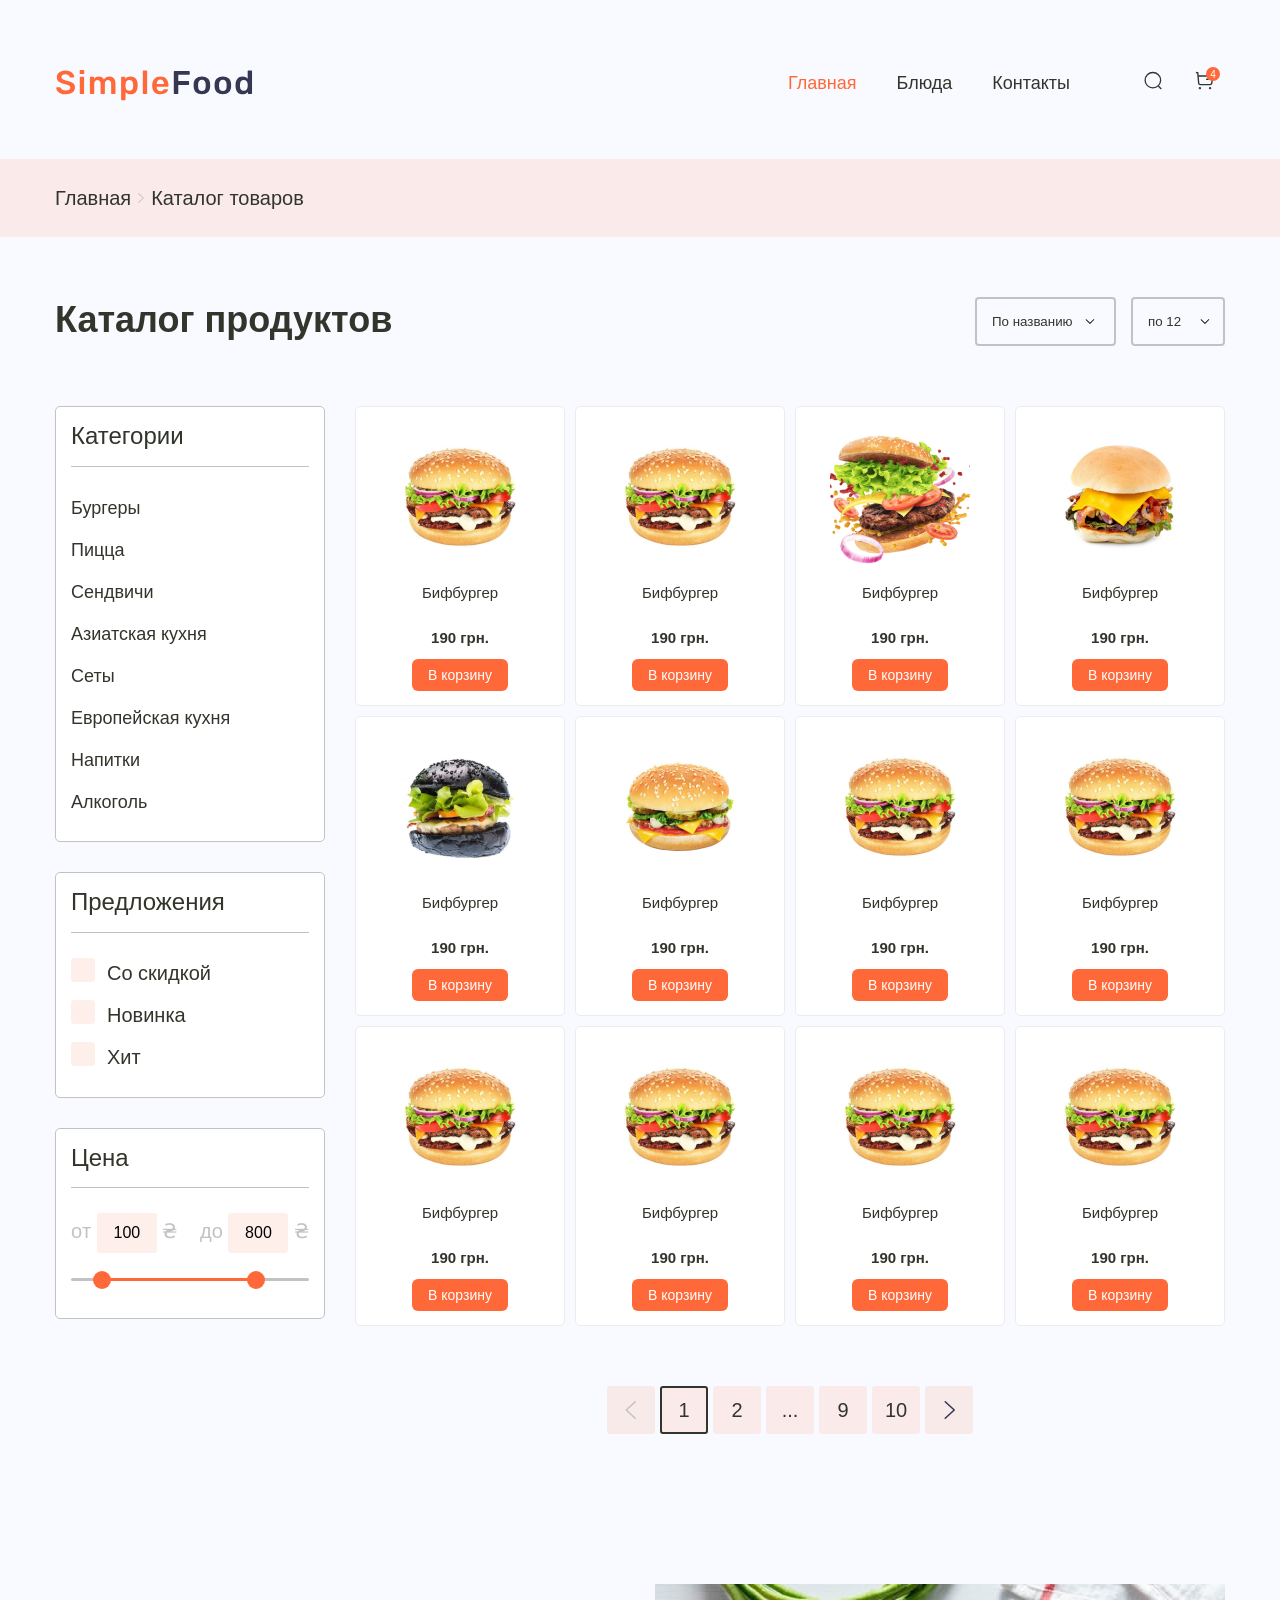
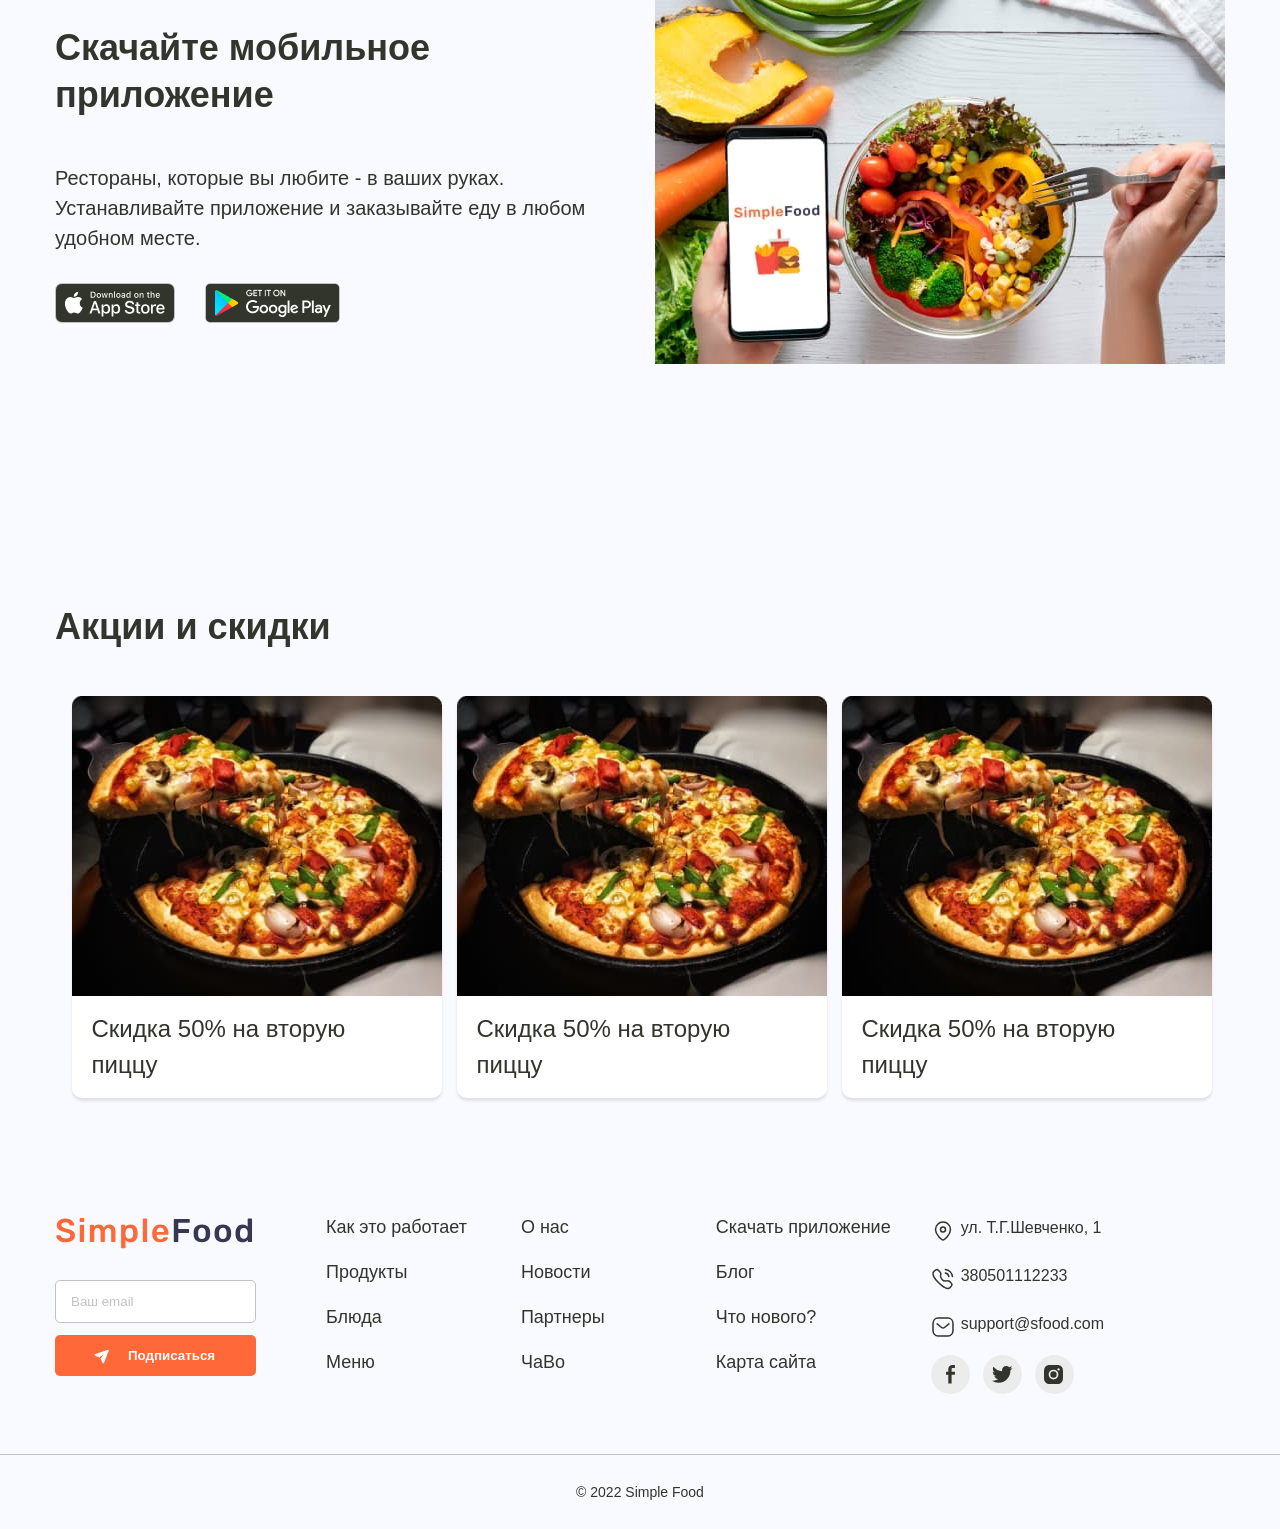
==== commit 217226d1: "fixed" ====
--- a/catalog.html
+++ b/catalog.html
@@ -12,689 +12,685 @@
 
 <body>
 
-<header class="header">
-	<div class="container">
-		<div class="header__wrapper">
-			<nav class="header__nav">
-				<a class="logo" href="#">
-					<img class="logo__img header__img" src="images/icons/logo.svg" alt="Логотип Simple Food">
-				</a>
-				<ul class="header__list">
-					<li class="header__item">
-						<a class="link current" href="#">
-							Главная
+	<header class="header">
+		<div class="container">
+			<div class="header__wrapper">
+				<nav class="header__nav">
+					<a class="logo" href="#">
+						<img class="logo__img header__img" src="images/icons/logo.svg" alt="Логотип Simple Food">
+					</a>
+					<ul class="header__list">
+						<li class="header__item">
+							<a class="link current" href="#">
+								Главная
+							</a>
+						</li>
+						<li class="header__item">
+							<a class="link" href="#">
+								Блюда
+							</a>
+						</li>
+						<li class="header__item">
+							<a class="link" href="#">
+								Контакты
+							</a>
+						</li>
+					</ul>
+				</nav>
+				<ul class="user-nav">
+					<li class="user-nav__item">
+						<button class="user-nav__btn">
+							<svg class="user-nav__svg">
+								<use xlink:href="images/sprite.svg#search"></use>
+							</svg>
+
+							<span class="sr-only">Кнопка поиска продукта</span>
+						</button>
+					</li>
+					<li class="user-nav__item">
+						<button class="user-nav__btn user-nav__btn--cart">
+							<svg class="user-nav__svg">
+								<use xlink:href="images/sprite.svg#cart"></use>
+							</svg>
+							<span class="user-nav__num">
+								4
+							</span>
+							<span class="sr-only">Кнопка корзины</span>
+						</button>
+					</li>
+				</ul>
+				<button class="burger">
+					<span class="burger__item"></span>
+				</button>
+				<button class="burger--filter">
+					<span class="burger__item"></span>
+				</button>
+				<div class="mobile-menu">
+					<div class="mobile-menu__wrapper">
+						<a class="logo mobile-menu__logo" href="#">
+							<img class="logo__img" src="images/icons/logo.svg" alt="Логотип Simple Food" width="200"
+								height="39">
 						</a>
-					</li>
-					<li class="header__item">
-						<a class="link" href="#">
-							Блюда
+						<button class="mobile-menu__burger">
+						</button>
+					</div>
+					<div class="mobile-menu__content">
+						<nav class="mobile-nav mobile-menu__nav">
+							<ul class="mobile-nav__list">
+								<li class="mobile-nav__item">
+									<a class="link mobile-nav__link current" href="#">
+										Главная
+									</a>
+								</li>
+								<li class="mobile-nav__item">
+									<a class="link mobile-nav__link" href="#">
+										Блюда
+									</a>
+								</li>
+								<li class="mobile-nav__item">
+									<a class="link mobile-nav__link" href="#">
+										Контакты
+									</a>
+								</li>
+							</ul>
+						</nav>
+						<address class="mobile-address mobile-menu__address">
+							<ul class="address__list">
+								<li class="address__item mobile-address__item">
+									<a href="#" class="address__link mobile-address__link address__link--location">
+										ул. Т.Г.Шевченко, 1
+									</a>
+								</li>
+								<li class="address__item mobile-address__item">
+									<a href="tel:+380501112233" class="address__link mobile-address__link address__link--tel">
+										380501112233
+									</a>
+								</li>
+								<li class="address__item mobile-address__item">
+									<a href="mailto:support@sfood.com"
+										class="address__link mobile-address__link address__link--email">
+										support@sfood.com
+									</a>
+								</li>
+							</ul>
+							<ul class="social mobile-address__social">
+								<li class="social__item">
+									<a class="social__link" href="#">
+										<svg class="social__svg" width="9" height="21">
+											<use xlink:href="images/sprite.svg#facebook"></use>
+										</svg>
+										<span class="sr-only">Перейти в Facebook</span>
+									</a>
+								</li>
+								<li class="social__item">
+									<a class="social__link" href="#">
+										<svg class="social__svg" width="21" height="17">
+											<use xlink:href="images/sprite.svg#twitter"></use>
+										</svg>
+										<span class="sr-only">Перейти в Twitter</span>
+									</a>
+								</li>
+								<li class="social__item">
+									<a class="social__link" href="#">
+										<svg class="social__svg" width="19.5" height="19.5">
+											<use xlink:href="images/sprite.svg#instagram"></use>
+										</svg>
+										<span class="sr-only">Перейти в Instagram</span>
+									</a>
+								</li>
+							</ul>
+					</div>
+					</address>
+				</div>
+			</div>
+		</div>
+	</header>
+
+	<main class="main">
+		<h1 class="sr-only">Сервис доставки еды Simple Food</h1>
+		<div class="breadcrumbs">
+			<div class="container">
+				<ul class="breadcrumbs__list">
+					<li class="breadcrumbs__item">
+						<a class="breadcrumbs__link" href="/index.html">Главная</a>
+					</li>
+					<li class="breadcrumbs__item">
+						<a class="breadcrumbs__link" href="#">
+							Каталог товаров
 						</a>
 					</li>
-					<li class="header__item">
-						<a class="link" href="#">
-							Контакты
-						</a>
-					</li>
 				</ul>
-			</nav>
-			<ul class="user-nav">
-				<li class="user-nav__item">
-					<button class="user-nav__btn">
-						<svg class="user-nav__svg">
-							<use xlink:href="images/sprite.svg#search"></use>
-						</svg>
-
-						<span class="sr-only">Кнопка поиска продукта</span>
-					</button>
-				</li>
-				<li class="user-nav__item">
-					<button class="user-nav__btn user-nav__btn--cart">
-						<svg class="user-nav__svg">
-							<use xlink:href="images/sprite.svg#cart"></use>
-						</svg>
-						<span class="user-nav__num">
-							4
-						</span>
-						<span class="sr-only">Кнопка корзины</span>
-					</button>
-				</li>
-			</ul>
-			<button class="burger">
-				<span class="burger__item"></span>
-			</button>
-			<button class="burger--filter">
-				<span class="burger__item"></span>
-			</button>
-			<div class="mobile-menu">
-				<div class="mobile-menu__wrapper">
-					<a class="logo mobile-menu__logo" href="#">
+			</div>
+		</div>
+		<section class="top">
+			<div class="container">
+				<div class="top__wrapper">
+					<h2 class="top__title title">Каталог продуктов</h2>
+					<form class="top__form" action="#">
+						<ul class="top__list">
+							<button class="top__btn" type="button"></button>
+							<li class="top__item">
+								<select class="top__select" name="top__select-1">
+									<option class="top__option" value="name">По названию</option>
+									<option class="top__option" value="1">По названию</option>
+									<option class="top__option" value="2">По названию</option>
+									<option class="top__option" value="3">По названию</option>
+								</select>
+							</li>
+							<li class="top__item">
+								<select class="top__select" name="top__select-2">
+									<option class="top__option" value="12">по 12</option>
+									<option class="top__option" value="15">по 15</option>
+									<option class="top__option" value="5">по 5</option>
+									<option class="top__option" value="3">по 3</option>
+								</select>
+							</li>
+						</ul>
+					</form>
+				</div>
+			</div>
+		</section>
+
+		<section class="shop">
+			<div class="container">
+				<div class="shop__wrapper">
+					<ul class="shop__filter">
+						<li class="category">
+							<h3 class="shop__title">Категории</h3>
+							<ul class="shop__list">
+								<li class="shop__item">
+									<a class="link" href="#">Бургеры</a>
+								</li>
+								<li class="shop__item">
+									<a class="link" href="#">Пицца</a>
+								</li>
+								<li class="shop__item">
+									<a class="link" href="#">Сендвичи</a>
+								</li>
+								<li class="shop__item">
+									<a class="link" href="#">Азиатская кухня</a>
+								</li>
+								<li class="shop__item">
+									<a class="link" href="#">Сеты</a>
+								</li>
+								<li class="shop__item">
+									<a class="link" href="#">Европейская кухня</a>
+								</li>
+								<li class="shop__item">
+									<a class="link" href="#">Напитки</a>
+								</li>
+								<li class="shop__item">
+									<a class="link" href="#">Алкоголь</a>
+								</li>
+							</ul>
+						</li>
+						<li class="shop-offer category">
+							<h3 class="shop__title">Предложения</h3>
+							<form class="shop-offer__form" action="#">
+								<label class="shop-offer__label shop__item">
+									<div class="shop-offer__box">
+										<input class="shop-offer__input" type="checkbox">
+										<span class="shop-offer__checkbox"></span>
+									</div>
+									<span class="shop-offer__text">Со скидкой</span>
+								</label>
+								<label class="shop-offer__label shop__item">
+									<div class="shop-offer__box">
+										<input class="shop-offer__input" type="checkbox">
+										<span class="shop-offer__checkbox"></span>
+									</div>
+									<span class="shop-offer__text">Новинка</span>
+								</label>
+								<label class="shop-offer__label shop__item">
+									<div class="shop-offer__box">
+										<input class="shop-offer__input" type="checkbox">
+										<span class="shop-offer__checkbox"></span>
+									</div>
+									<span class="shop-offer__text">Хит</span>
+								</label>
+							</form>
+						</li>
+						<li class="shop-price category">
+							<h3 class="shop__title">Цена</h3>
+							<div class="shop-price__wrapper">
+								<label class="shop-price__label">
+									Oт
+									<input class="shop-price__input-from shop-price__input" type="text">
+									₴
+								</label>
+								<label class="shop-price__label">
+									До
+									<input class="shop-price__input-to shop-price__input" type="text">
+									₴
+								</label>
+							</div>
+							<form class="shop-price__form" action="#">
+								<input class="shop-price__range" type="text" data-min="0" data-max="1000" data-from="100"
+									data-to="800">
+							</form>
+						</li>
+					</ul>
+					<div class="shop-content">
+						<ul class="shop-content__list">
+							<li class="shop-content__item">
+								<article class="product-card">
+									<a class="product-card__link" href="#">
+										<img class="product-card__img" width="140" height="140" src="images/famous/slider-1.png"
+											alt="бургер Бифбургер">
+									</a>
+									<div class="product-card__wrapper">
+										<h3 class="product-card__title">Бифбургер</h3>
+										<div class="product-car__inner">
+											<span class="product-card__price">
+												190
+												<span class="currency">грн.</span>
+											</span>
+											<button class="button product-card__btn" type="button">В корзину</button>
+										</div>
+									</div>
+								</article>
+							</li>
+							<li class="shop-content__item">
+								<article class="product-card">
+									<a class="product-card__link" href="#">
+										<img class="product-card__img" width="140" height="140" src="images/famous/slider-1.png"
+											alt="бургер Бифбургер">
+									</a>
+									<div class="product-card__wrapper">
+										<h3 class="product-card__title">Бифбургер</h3>
+										<div class="product-car__inner">
+											<span class="product-card__price">
+												190
+												<span class="currency">грн.</span>
+											</span>
+											<button class="button product-card__btn" type="button">В корзину</button>
+										</div>
+									</div>
+								</article>
+							</li>
+							<li class="shop-content__item">
+								<article class="product-card">
+									<a class="product-card__link" href="#">
+										<img class="product-card__img" width="140" height="140" src="images/famous/slider-2.png"
+											alt="бургер Бифбургер">
+									</a>
+									<div class="product-card__wrapper">
+										<h3 class="product-card__title">Бифбургер</h3>
+										<div class="product-car__inner">
+											<span class="product-card__price">
+												190
+												<span class="currency">грн.</span>
+											</span>
+											<button class="button product-card__btn" type="button">В корзину</button>
+										</div>
+									</div>
+								</article>
+							</li>
+							<li class="shop-content__item">
+								<article class="product-card">
+									<a class="product-card__link" href="#">
+										<img class="product-card__img" width="140" height="140" src="images/famous/slider-3.png"
+											alt="бургер Бифбургер">
+									</a>
+									<div class="product-card__wrapper">
+										<h3 class="product-card__title">Бифбургер</h3>
+										<div class="product-car__inner">
+											<span class="product-card__price">
+												190
+												<span class="currency">грн.</span>
+											</span>
+											<button class="button product-card__btn" type="button">В корзину</button>
+										</div>
+									</div>
+								</article>
+							</li>
+							<li class="shop-content__item">
+								<article class="product-card">
+									<a class="product-card__link" href="#">
+										<img class="product-card__img" width="140" height="140" src="images/famous/slider-4.png"
+											alt="бургер Бифбургер">
+									</a>
+									<div class="product-card__wrapper">
+										<h3 class="product-card__title">Бифбургер</h3>
+										<div class="product-car__inner">
+											<span class="product-card__price">
+												190
+												<span class="currency">грн.</span>
+											</span>
+											<button class="button product-card__btn" type="button">В корзину</button>
+										</div>
+									</div>
+								</article>
+							</li>
+							<li class="shop-content__item">
+								<article class="product-card">
+									<a class="product-card__link" href="#">
+										<img class="product-card__img" width="140" height="140" src="images/famous/slider-5.png"
+											alt="бургер Бифбургер">
+									</a>
+									<div class="product-card__wrapper">
+										<h3 class="product-card__title">Бифбургер</h3>
+										<div class="product-car__inner">
+											<span class="product-card__price">
+												190
+												<span class="currency">грн.</span>
+											</span>
+											<button class="button product-card__btn" type="button">В корзину</button>
+										</div>
+									</div>
+								</article>
+							</li>
+							<li class="shop-content__item">
+								<article class="product-card">
+									<a class="product-card__link" href="#">
+										<img class="product-card__img" width="140" height="140" src="images/famous/slider-1.png"
+											alt="бургер Бифбургер">
+									</a>
+									<div class="product-card__wrapper">
+										<h3 class="product-card__title">Бифбургер</h3>
+										<div class="product-car__inner">
+											<span class="product-card__price">
+												190
+												<span class="currency">грн.</span>
+											</span>
+											<button class="button product-card__btn" type="button">В корзину</button>
+										</div>
+									</div>
+								</article>
+							</li>
+							<li class="shop-content__item">
+								<article class="product-card">
+									<a class="product-card__link" href="#">
+										<img class="product-card__img" width="140" height="140" src="images/famous/slider-1.png"
+											alt="бургер Бифбургер">
+									</a>
+									<div class="product-card__wrapper">
+										<h3 class="product-card__title">Бифбургер</h3>
+										<div class="product-car__inner">
+											<span class="product-card__price">
+												190
+												<span class="currency">грн.</span>
+											</span>
+											<button class="button product-card__btn" type="button">В корзину</button>
+										</div>
+									</div>
+								</article>
+							</li>
+							<li class="shop-content__item">
+								<article class="product-card">
+									<a class="product-card__link" href="#">
+										<img class="product-card__img" width="140" height="140" src="images/famous/slider-1.png"
+											alt="бургер Бифбургер">
+									</a>
+									<div class="product-card__wrapper">
+										<h3 class="product-card__title">Бифбургер</h3>
+										<div class="product-car__inner">
+											<span class="product-card__price">
+												190
+												<span class="currency">грн.</span>
+											</span>
+											<button class="button product-card__btn" type="button">В корзину</button>
+										</div>
+									</div>
+								</article>
+							</li>
+							<li class="shop-content__item">
+								<article class="product-card">
+									<a class="product-card__link" href="#">
+										<img class="product-card__img" width="140" height="140" src="images/famous/slider-1.png"
+											alt="бургер Бифбургер">
+									</a>
+									<div class="product-card__wrapper">
+										<h3 class="product-card__title">Бифбургер</h3>
+										<div class="product-car__inner">
+											<span class="product-card__price">
+												190
+												<span class="currency">грн.</span>
+											</span>
+											<button class="button product-card__btn" type="button">В корзину</button>
+										</div>
+									</div>
+								</article>
+							</li>
+							<li class="shop-content__item">
+								<article class="product-card">
+									<a class="product-card__link" href="#">
+										<img class="product-card__img" width="140" height="140" src="images/famous/slider-1.png"
+											alt="бургер Бифбургер">
+									</a>
+									<div class="product-card__wrapper">
+										<h3 class="product-card__title">Бифбургер</h3>
+										<div class="product-car__inner">
+											<span class="product-card__price">
+												190
+												<span class="currency">грн.</span>
+											</span>
+											<button class="button product-card__btn" type="button">В корзину</button>
+										</div>
+									</div>
+								</article>
+							</li>
+							<li class="shop-content__item">
+								<article class="product-card">
+									<a class="product-card__link" href="#">
+										<img class="product-card__img" width="140" height="140" src="images/famous/slider-1.png"
+											alt="бургер Бифбургер">
+									</a>
+									<div class="product-card__wrapper">
+										<h3 class="product-card__title">Бифбургер</h3>
+										<div class="product-car__inner">
+											<span class="product-card__price">
+												190
+												<span class="currency">грн.</span>
+											</span>
+											<button class="button product-card__btn" type="button">В корзину</button>
+										</div>
+									</div>
+								</article>
+							</li>
+						</ul>
+						<ul class="pagination">
+							<li class="pagination__item">
+								<a class="pagination__link pagination__arrow pagination__arrow--right
+						pagination__arrow--active" href="#"></a>
+							</li>
+							<li class="pagination__item">
+								<a class="pagination__link active" href="#">1</a>
+							</li>
+							<li class="pagination__item">
+								<a class="pagination__link" href="#">2</a>
+							</li>
+							<li class="pagination__item">
+								<span class="pagination__link pagination__etc">...</span>
+							</li>
+							<li class="pagination__item">
+								<a class="pagination__link" href="#">9</a>
+							</li>
+							<li class="pagination__item">
+								<a class="pagination__link" href="#">10<a>
+							</li>
+							<li class="pagination__item">
+								<a class="pagination__link pagination__arrow pagination__arrow-right" href="#"></a>
+							</li>
+						</ul>
+					</div>
+				</div>
+			</div>
+		</section>
+
+		<section class="promo section">
+			<div class="container">
+				<div class="promo__wrapper">
+					<div class="promo__content">
+						<h2 class="title promo__title">Скачайте мобильное приложение</h2>
+						<p class="promo__text">
+							Рестораны, которые вы любите - в ваших руках. Устанавливайте приложение и заказывайте еду в любом
+							удобном
+							месте.
+						</p>
+						<div class="promo__inner">
+							<a class="promo__link" href="#"
+								style="background-image: url('images/appstore.png'); width: 120px;">
+								<span class="sr-only">Скачать из AppStore</span>
+							</a>
+							<a class="promo__link" href="#"
+								style="background-image: url('images/googleplay.png'); width: 135px;">
+								<span class="sr-only">Cкачать из GooglePlay</span>
+							</a>
+						</div>
+					</div>
+					<img class="promo__img" src="images/app.jpg" alt="Фото праложения Simple Food" width="570" height="380">
+				</div>
+			</div>
+		</section>
+
+		<section class="discard section">
+			<div class="container">
+				<h2 class="discard__title title">Акции и скидки</h2>
+				<ul class="discard__list">
+					<li class="discard__item">
+						<article class="discard-card">
+							<a class="discard__link" href="#">
+								<img class="discard__img" src="images/restaurant/photo-1.jpg" alt="Фото пицци">
+								<p class="discard__text">Скидка 50% на вторую пиццу</p>
+							</a>
+						</article>
+					</li>
+					<li class="discard__item">
+						<article class="discard-card">
+							<a class="discard__link" href="#">
+								<img class="discard__img" src="images/restaurant/photo-1.jpg" alt="Фото пицци">
+								<p class="discard__text">Скидка 50% на вторую пиццу</p>
+							</a>
+						</article>
+					</li>
+					<li class="discard__item">
+						<article class="discard-card">
+							<a class="discard__link" href="#">
+								<img class="discard__img" src="images/restaurant/photo-1.jpg" alt="Фото пицци">
+								<p class="discard__text">Скидка 50% на вторую пиццу</p>
+							</a>
+						</article>
+					</li>
+
+				</ul>
+			</div>
+		</section>
+
+	</main>
+
+	<footer class="footer">
+		<div class="container">
+			<div class="footer__content">
+				<div class="footer__wrapper">
+					<a class="logo" href="#">
 						<img class="logo__img" src="images/icons/logo.svg" alt="Логотип Simple Food" width="200" height="39">
 					</a>
-					<button class="mobile-menu__burger">
-					</button>
+					<form class="footer__form">
+						<label>
+							<input class="footer__input" type="email" required name="footer__label" placeholder="Ваш email">
+						</label>
+						<button class="footer__button" type="submit">
+							<svg class="footer__svg">
+								<use xlink:href="images/sprite.svg#footer-btn"></use>
+							</svg>
+							Подписаться
+						</button>
+					</form>
 				</div>
-				<div class="mobile-menu__content">
-					<nav class="mobile-nav mobile-menu__nav">
-						<ul class="mobile-nav__list">
-							<li class="mobile-nav__item">
-								<a class="link mobile-nav__link current" href="#">
-									Главная
-								</a>
-							</li>
-							<li class="mobile-nav__item">
-								<a class="link mobile-nav__link" href="#">
-									Блюда
-								</a>
-							</li>
-							<li class="mobile-nav__item">
-								<a class="link mobile-nav__link" href="#">
-									Контакты
-								</a>
-							</li>
-						</ul>
-					</nav>
-					<address class="mobile-address mobile-menu__address">
-						<ul class="address__list">
-							<li class="address__item mobile-address__item">
-								<a href="#" class="address__link mobile-address__link address__link--location">
-									ул. Т.Г.Шевченко, 1
-								</a>
-							</li>
-							<li class="address__item mobile-address__item">
-								<a href="tel:+380501112233" class="address__link mobile-address__link address__link--tel">
-									380501112233
-								</a>
-							</li>
-							<li class="address__item mobile-address__item">
-								<a href="mailto:support@sfood.com"
-									class="address__link mobile-address__link address__link--email">
-									support@sfood.com
-								</a>
-							</li>
-						</ul>
-						<ul class="social mobile-address__social">
-							<li class="social__item">
-								<a class="social__link" href="#">
-									<svg class="social__svg" width="9" height="21">
-										<use xlink:href="images/sprite.svg#facebook"></use>
-									</svg>
-									<span class="sr-only">Перейти в Facebook</span>
-								</a>
-							</li>
-							<li class="social__item">
-								<a class="social__link" href="#">
-									<svg class="social__svg" width="21" height="17">
-										<use xlink:href="images/sprite.svg#twitter"></use>
-									</svg>
-									<span class="sr-only">Перейти в Twitter</span>
-								</a>
-							</li>
-							<li class="social__item">
-								<a class="social__link" href="#">
-									<svg class="social__svg" width="19.5" height="19.5">
-										<use xlink:href="images/sprite.svg#instagram"></use>
-									</svg>
-									<span class="sr-only">Перейти в Instagram</span>
-								</a>
-							</li>
-						</ul>
-				</div>
+				<ul class="footer__list">
+					<li class="footer__list-item">
+						<a class="footer__list-link link" href="#">Как это работает</a>
+					</li>
+					<li class="footer__list-item">
+						<a class="footer__list-link link" href="#">Продукты</a>
+					</li>
+					<li class="footer__list-item">
+						<a class="footer__list-link link" href="#">Блюда</a>
+					</li>
+					<li class="footer__list-item">
+						<a class="footer__list-link link" href="#">Меню</a>
+					</li>
+					<li class="footer__list-item">
+						<a class="footer__list-link link" href="#">О нас</a>
+					</li>
+					<li class="footer__list-item">
+						<a class="footer__list-link link" href="#">Новости</a>
+					</li>
+					<li class="footer__list-item">
+						<a class="footer__list-link link" href="#">Партнеры</a>
+					</li>
+					<li class="footer__list-item">
+						<a class="footer__list-link link" href="#">ЧаВо</a>
+					</li>
+					<li class="footer__list-item">
+						<a class="footer__list-link link" href="#">Скачать приложение</a>
+					</li>
+					<li class="footer__list-item">
+						<a class="footer__list-link link" href="#">Блог</a>
+					</li>
+					<li class="footer__list-item">
+						<a class="footer__list-link link" href="#">Что нового?</a>
+					</li>
+					<li class="footer__list-item">
+						<a class="footer__list-link link" href="#">Карта сайта
+						</a>
+					</li>
+				</ul>
+				<address class="address">
+					<ul class="address__list">
+						<li class="address__item">
+							<a href="#" class="address__link address__link--location">
+								ул. Т.Г.Шевченко, 1
+							</a>
+						</li>
+						<li class="address__item">
+							<a href="tel:+380501112233" class="address__link address__link--tel">
+								380501112233
+							</a>
+						</li>
+						<li class="address__item">
+							<a href="mailto:support@sfood.com" class="address__link address__link--email">
+								support@sfood.com
+							</a>
+						</li>
+					</ul>
+					<ul class="social">
+						<li class="social__item">
+							<a class="social__link" href="#">
+								<svg class="social__svg" width="9" height="21">
+									<use xlink:href="images/sprite.svg#facebook"></use>
+								</svg>
+								<span class="sr-only">Перейти в Facebook</span>
+							</a>
+						</li>
+						<li class="social__item">
+							<a class="social__link" href="#">
+								<svg class="social__svg" width="21" height="17">
+									<use xlink:href="images/sprite.svg#twitter"></use>
+								</svg>
+								<span class="sr-only">Перейти в Twitter</span>
+							</a>
+						</li>
+						<li class="social__item">
+							<a class="social__link" href="#">
+								<svg class="social__svg" width="19.5" height="19.5">
+									<use xlink:href="images/sprite.svg#instagram"></use>
+								</svg>
+								<span class="sr-only">Перейти в Instagram</span>
+							</a>
+						</li>
+					</ul>
 				</address>
 			</div>
+			<div class="footer__bottom">
+				© 2022 Simple Food
+			</div>
 		</div>
-	</div>
-</header>
-
-<main class="main">
-	<h1 class="sr-only">Сервис доставки еды Simple Food</h1>
-	<div class="breadcrumbs">
-		<div class="container">
-			<ul class="breadcrumbs__list">
-				<li class="breadcrumbs__item">
-					<a class="breadcrumbs__link" href="/index.html">Главная</a>
-				</li>
-				<li class="breadcrumbs__item">
-					<a class="breadcrumbs__link" href="#">
-						Каталог товаров
-					</a>
-				</li>
-			</ul>
-		</div>
-	</div>
-	<section class="top">
-	<div class="container">
-		<div class="top__wrapper">
-			<h2 class="top__title title">Каталог продуктов</h2>
-			<form class="top__form" action="#">
-				<ul class="top__list">
-					<button class="top__btn" type="button"></button>
-					<li class="top__item">
-						<select class="top__select" name="top__select-1">
-							<option class="top__option" value="name">По названию</option>
-							<option class="top__option" value="1">По названию</option>
-							<option class="top__option" value="2">По названию</option>
-							<option class="top__option" value="3">По названию</option>
-						</select>
-					</li>
-					<li class="top__item">
-						<select class="top__select" name="top__select-2">
-							<option class="top__option" value="12">по 12</option>
-							<option class="top__option" value="15">по 15</option>
-							<option class="top__option" value="5">по 5</option>
-							<option class="top__option" value="3">по 3</option>
-						</select>
-					</li>
-				</ul>
-			</form>
-		</div>
-	</div>
-</section>
-
-	<section class="shop">
-	<div class="container">
-		<div class="shop__wrapper">
-			<ul class="shop__filter">
-				<li class="category">
-					<h3 class="shop__title">Категории</h3>
-					<ul class="shop__list">
-						<li class="shop__item">
-							<a class="link" href="#">Бургеры</a>
-						</li>
-						<li class="shop__item">
-							<a class="link" href="#">Пицца</a>
-						</li>
-						<li class="shop__item">
-							<a class="link" href="#">Сендвичи</a>
-						</li>
-						<li class="shop__item">
-							<a class="link" href="#">Азиатская кухня</a>
-						</li>
-						<li class="shop__item">
-							<a class="link" href="#">Сеты</a>
-						</li>
-						<li class="shop__item">
-							<a class="link" href="#">Европейская кухня</a>
-						</li>
-						<li class="shop__item">
-							<a class="link" href="#">Напитки</a>
-						</li>
-						<li class="shop__item">
-							<a class="link" href="#">Алкоголь</a>
-						</li>
-					</ul>
-				</li>
-				<li class="shop-offer category">
-					<h3 class="shop__title">Предложения</h3>
-					<form class="shop-offer__form" action="#">
-						<label class="shop-offer__label shop__item">
-							<div class="shop-offer__box">
-								<input class="shop-offer__input" type="checkbox">
-								<span class="shop-offer__checkbox"></span>
-							</div>
-							<span class="shop-offer__text">Со скидкой</span>
-						</label>
-						<label class="shop-offer__label shop__item">
-							<div class="shop-offer__box">
-								<input class="shop-offer__input" type="checkbox">
-								<span class="shop-offer__checkbox"></span>
-							</div>
-							<span class="shop-offer__text">Новинка</span>
-						</label>
-						<label class="shop-offer__label shop__item">
-							<div class="shop-offer__box">
-								<input class="shop-offer__input" type="checkbox">
-								<span class="shop-offer__checkbox"></span>
-							</div>
-							<span class="shop-offer__text">Хит</span>
-						</label>
-					</form>
-				</li>
-				<li class="shop-price category">
-					<h3 class="shop__title">Цена</h3>
-					<div class="shop-price__wrapper">
-						<label class="shop-price__label">
-							Oт
-							<input class="shop-price__input-from shop-price__input" type="text">
-							₴
-						</label>
-						<label class="shop-price__label">
-							До
-							<input class="shop-price__input-to shop-price__input" type="text">
-							₴
-						</label>
-					</div>
-					<form class="shop-price__form" action="#">
-						<input class="shop-price__range" type="text" data-min="0" data-max="1000" data-from="100"
-							data-to="800">
-					</form>
-				</li>
-			</ul>
-			<div class="shop-content">
-				<ul class="shop-content__list">
-					<li class="shop-content__item">
-						<article class="product-card">
-							<a class="product-card__link" href="#">
-								<img class="product-card__img" width="140" height="140" src="images/famous/slider-1.png"
-									alt="бургер Бифбургер">
-							</a>
-							<div class="product-card__wrapper">
-								<h3 class="product-card__title">Бифбургер</h3>
-								<div class="product-car__inner">
-									<span class="product-card__price">
-										190
-										<span class="currency">грн.</span>
-									</span>
-									<button class="button product-card__btn" type="button">В корзину</button>
-								</div>
-							</div>
-						</article>
-					</li>
-					<li class="shop-content__item">
-						<article class="product-card">
-							<a class="product-card__link" href="#">
-								<img class="product-card__img" width="140" height="140" src="images/famous/slider-1.png"
-									alt="бургер Бифбургер">
-							</a>
-							<div class="product-card__wrapper">
-								<h3 class="product-card__title">Бифбургер</h3>
-								<div class="product-car__inner">
-									<span class="product-card__price">
-										190
-										<span class="currency">грн.</span>
-									</span>
-									<button class="button product-card__btn" type="button">В корзину</button>
-								</div>
-							</div>
-						</article>
-					</li>
-					<li class="shop-content__item">
-						<article class="product-card">
-							<a class="product-card__link" href="#">
-								<img class="product-card__img" width="140" height="140" src="images/famous/slider-2.png"
-									alt="бургер Бифбургер">
-							</a>
-							<div class="product-card__wrapper">
-								<h3 class="product-card__title">Бифбургер</h3>
-								<div class="product-car__inner">
-									<span class="product-card__price">
-										190
-										<span class="currency">грн.</span>
-									</span>
-									<button class="button product-card__btn" type="button">В корзину</button>
-								</div>
-							</div>
-						</article>
-					</li>
-					<li class="shop-content__item">
-						<article class="product-card">
-							<a class="product-card__link" href="#">
-								<img class="product-card__img" width="140" height="140" src="images/famous/slider-3.png"
-									alt="бургер Бифбургер">
-							</a>
-							<div class="product-card__wrapper">
-								<h3 class="product-card__title">Бифбургер</h3>
-								<div class="product-car__inner">
-									<span class="product-card__price">
-										190
-										<span class="currency">грн.</span>
-									</span>
-									<button class="button product-card__btn" type="button">В корзину</button>
-								</div>
-							</div>
-						</article>
-					</li>
-					<li class="shop-content__item">
-						<article class="product-card">
-							<a class="product-card__link" href="#">
-								<img class="product-card__img" width="140" height="140" src="images/famous/slider-4.png"
-									alt="бургер Бифбургер">
-							</a>
-							<div class="product-card__wrapper">
-								<h3 class="product-card__title">Бифбургер</h3>
-								<div class="product-car__inner">
-									<span class="product-card__price">
-										190
-										<span class="currency">грн.</span>
-									</span>
-									<button class="button product-card__btn" type="button">В корзину</button>
-								</div>
-							</div>
-						</article>
-					</li>
-					<li class="shop-content__item">
-						<article class="product-card">
-							<a class="product-card__link" href="#">
-								<img class="product-card__img" width="140" height="140" src="images/famous/slider-5.png"
-									alt="бургер Бифбургер">
-							</a>
-							<div class="product-card__wrapper">
-								<h3 class="product-card__title">Бифбургер</h3>
-								<div class="product-car__inner">
-									<span class="product-card__price">
-										190
-										<span class="currency">грн.</span>
-									</span>
-									<button class="button product-card__btn" type="button">В корзину</button>
-								</div>
-							</div>
-						</article>
-					</li>
-					<li class="shop-content__item">
-						<article class="product-card">
-							<a class="product-card__link" href="#">
-								<img class="product-card__img" width="140" height="140" src="images/famous/slider-1.png"
-									alt="бургер Бифбургер">
-							</a>
-							<div class="product-card__wrapper">
-								<h3 class="product-card__title">Бифбургер</h3>
-								<div class="product-car__inner">
-									<span class="product-card__price">
-										190
-										<span class="currency">грн.</span>
-									</span>
-									<button class="button product-card__btn" type="button">В корзину</button>
-								</div>
-							</div>
-						</article>
-					</li>
-					<li class="shop-content__item">
-						<article class="product-card">
-							<a class="product-card__link" href="#">
-								<img class="product-card__img" width="140" height="140" src="images/famous/slider-1.png"
-									alt="бургер Бифбургер">
-							</a>
-							<div class="product-card__wrapper">
-								<h3 class="product-card__title">Бифбургер</h3>
-								<div class="product-car__inner">
-									<span class="product-card__price">
-										190
-										<span class="currency">грн.</span>
-									</span>
-									<button class="button product-card__btn" type="button">В корзину</button>
-								</div>
-							</div>
-						</article>
-					</li>
-					<li class="shop-content__item">
-						<article class="product-card">
-							<a class="product-card__link" href="#">
-								<img class="product-card__img" width="140" height="140" src="images/famous/slider-1.png"
-									alt="бургер Бифбургер">
-							</a>
-							<div class="product-card__wrapper">
-								<h3 class="product-card__title">Бифбургер</h3>
-								<div class="product-car__inner">
-									<span class="product-card__price">
-										190
-										<span class="currency">грн.</span>
-									</span>
-									<button class="button product-card__btn" type="button">В корзину</button>
-								</div>
-							</div>
-						</article>
-					</li>
-					<li class="shop-content__item">
-						<article class="product-card">
-							<a class="product-card__link" href="#">
-								<img class="product-card__img" width="140" height="140" src="images/famous/slider-1.png"
-									alt="бургер Бифбургер">
-							</a>
-							<div class="product-card__wrapper">
-								<h3 class="product-card__title">Бифбургер</h3>
-								<div class="product-car__inner">
-									<span class="product-card__price">
-										190
-										<span class="currency">грн.</span>
-									</span>
-									<button class="button product-card__btn" type="button">В корзину</button>
-								</div>
-							</div>
-						</article>
-					</li>
-					<li class="shop-content__item">
-						<article class="product-card">
-							<a class="product-card__link" href="#">
-								<img class="product-card__img" width="140" height="140" src="images/famous/slider-1.png"
-									alt="бургер Бифбургер">
-							</a>
-							<div class="product-card__wrapper">
-								<h3 class="product-card__title">Бифбургер</h3>
-								<div class="product-car__inner">
-									<span class="product-card__price">
-										190
-										<span class="currency">грн.</span>
-									</span>
-									<button class="button product-card__btn" type="button">В корзину</button>
-								</div>
-							</div>
-						</article>
-					</li>
-					<li class="shop-content__item">
-						<article class="product-card">
-							<a class="product-card__link" href="#">
-								<img class="product-card__img" width="140" height="140" src="images/famous/slider-1.png"
-									alt="бургер Бифбургер">
-							</a>
-							<div class="product-card__wrapper">
-								<h3 class="product-card__title">Бифбургер</h3>
-								<div class="product-car__inner">
-									<span class="product-card__price">
-										190
-										<span class="currency">грн.</span>
-									</span>
-									<button class="button product-card__btn" type="button">В корзину</button>
-								</div>
-							</div>
-						</article>
-					</li>
-				</ul>
-				<ul class="pagination">
-					<li class="pagination__item">
-						<a class="pagination__link pagination__arrow pagination__arrow--right
-						pagination__arrow--active" href="#"></a>
-					</li>
-					<li class="pagination__item">
-						<a class="pagination__link active" href="#">1</a>
-					</li>
-					<li class="pagination__item">
-						<a class="pagination__link" href="#">2</a>
-					</li>
-					<li class="pagination__item">
-						<span class="pagination__link pagination__etc">...</span>
-					</li>
-					<li class="pagination__item">
-						<a class="pagination__link" href="#">9</a>
-					</li>
-					<li class="pagination__item">
-						<a class="pagination__link" href="#">10<a>
-					</li>
-					<li class="pagination__item">
-						<a class="pagination__link pagination__arrow pagination__arrow-right" href="#"></a>
-					</li>
-				</ul>
-			</div>
-		</div>
-	</div>
-</section>
-
-	<section class="promo section">
-	<div class="container">
-		<div class="promo__wrapper">
-			<div class="promo__content">
-				<h2 class="title promo__title">Скачайте мобильное приложение</h2>
-				<p class="promo__text">
-					Рестораны, которые вы любите - в ваших руках. Устанавливайте приложение и заказывайте еду в любом удобном
-					месте.
-				</p>
-				<div class="promo__inner">
-					<a class="promo__link" href="#" style="background-image: url('images/appstore.png'); width: 120px;">
-						<span class="sr-only">Скачать из AppStore</span>
-					</a>
-					<a class="promo__link" href="#" style="background-image: url('images/googleplay.png'); width: 135px;">
-						<span class="sr-only">Cкачать из GooglePlay</span>
-					</a>
-				</div>
-			</div>
-			<img class="promo__img" src="images/app.jpg" alt="Фото праложения Simple Food" width="570" height="380">
-		</div>
-	</div>
-</section>
-
-	<section class="discard section">
-	<div class="container">
-		<h2 class="discard__title title">Акции и скидки</h2>
-		<ul class="discard__list">
-			<li class="discard__item">
-				<article class="discard-card">
-					<a class="discard__link" href="#">
-						<img class="discard__img" src="images/restaurant/photo-1.jpg" alt="Фото пицци">
-						<p class="discard__text">Скидка 50% на вторую пиццу</p>
-					</a>
-				</article>
-			</li>
-			<li class="discard__item">
-				<article class="discard-card">
-					<a class="discard__link" href="#">
-						<img class="discard__img" src="images/restaurant/photo-1.jpg" alt="Фото пицци">
-						<p class="discard__text">Скидка 50% на вторую пиццу</p>
-					</a>
-				</article>
-			</li>
-			<li class="discard__item">
-				<article class="discard-card">
-					<a class="discard__link" href="#">
-						<img class="discard__img" src="images/restaurant/photo-1.jpg" alt="Фото пицци">
-						<p class="discard__text">Скидка 50% на вторую пиццу</p>
-					</a>
-				</article>
-			</li>
-			<li class="discard__item">
-				<article class="discard-card">
-					<a class="discard__link" href="#">
-						<img class="discard__img" src="images/restaurant/photo-1.jpg" alt="Фото пицци">
-						<p class="discard__text">Скидка 50% на вторую пиццу</p>
-					</a>
-				</article>
-			</li>
-
-		</ul>
-	</div>
-</section>
-
-</main>
-
-<footer class="footer">
-	<div class="container">
-		<div class="footer__content">
-			<div class="footer__wrapper">
-				<a class="logo" href="#">
-					<img class="logo__img" src="images/icons/logo.svg" alt="Логотип Simple Food" width="200" height="39">
-				</a>
-				<form class="footer__form">
-					<label>
-						<input class="footer__input" type="email" required name="footer__label" placeholder="Ваш email">
-					</label>
-					<button class="footer__button" type="submit">
-						<svg class="footer__svg">
-							<use xlink:href="images/sprite.svg#footer-btn"></use>
-						</svg>
-						Подписаться
-					</button>
-				</form>
-			</div>
-			<ul class="footer__list">
-				<li class="footer__list-item">
-					<a class="footer__list-link link" href="#">Как это работает</a>
-				</li>
-				<li class="footer__list-item">
-					<a class="footer__list-link link" href="#">Продукты</a>
-				</li>
-				<li class="footer__list-item">
-					<a class="footer__list-link link" href="#">Блюда</a>
-				</li>
-				<li class="footer__list-item">
-					<a class="footer__list-link link" href="#">Меню</a>
-				</li>
-				<li class="footer__list-item">
-					<a class="footer__list-link link" href="#">О нас</a>
-				</li>
-				<li class="footer__list-item">
-					<a class="footer__list-link link" href="#">Новости</a>
-				</li>
-				<li class="footer__list-item">
-					<a class="footer__list-link link" href="#">Партнеры</a>
-				</li>
-				<li class="footer__list-item">
-					<a class="footer__list-link link" href="#">ЧаВо</a>
-				</li>
-				<li class="footer__list-item">
-					<a class="footer__list-link link" href="#">Скачать приложение</a>
-				</li>
-				<li class="footer__list-item">
-					<a class="footer__list-link link" href="#">Блог</a>
-				</li>
-				<li class="footer__list-item">
-					<a class="footer__list-link link" href="#">Что нового?</a>
-				</li>
-				<li class="footer__list-item">
-					<a class="footer__list-link link" href="#">Карта сайта
-					</a>
-				</li>
-			</ul>
-			<address class="address">
-				<ul class="address__list">
-					<li class="address__item">
-						<a href="#" class="address__link address__link--location">
-							ул. Т.Г.Шевченко, 1
-						</a>
-					</li>
-					<li class="address__item">
-						<a href="tel:+380501112233" class="address__link address__link--tel">
-							380501112233
-						</a>
-					</li>
-					<li class="address__item">
-						<a href="mailto:support@sfood.com" class="address__link address__link--email">
-							support@sfood.com
-						</a>
-					</li>
-				</ul>
-				<ul class="social">
-					<li class="social__item">
-						<a class="social__link" href="#">
-							<svg class="social__svg" width="9" height="21">
-								<use xlink:href="images/sprite.svg#facebook"></use>
-							</svg>
-							<span class="sr-only">Перейти в Facebook</span>
-						</a>
-					</li>
-					<li class="social__item">
-						<a class="social__link" href="#">
-							<svg class="social__svg" width="21" height="17">
-								<use xlink:href="images/sprite.svg#twitter"></use>
-							</svg>
-							<span class="sr-only">Перейти в Twitter</span>
-						</a>
-					</li>
-					<li class="social__item">
-						<a class="social__link" href="#">
-							<svg class="social__svg" width="19.5" height="19.5">
-								<use xlink:href="images/sprite.svg#instagram"></use>
-							</svg>
-							<span class="sr-only">Перейти в Instagram</span>
-						</a>
-					</li>
-				</ul>
-			</address>
-		</div>
-		<div class="footer__bottom">
-			© 2022 Simple Food
-		</div>
-	</div>
-</footer>
-
-<script src="js/main.min.js">
-</script>
+	</footer>
+
+	<script src="js/main.min.js">
+	</script>
 </body>
 
 </html>
